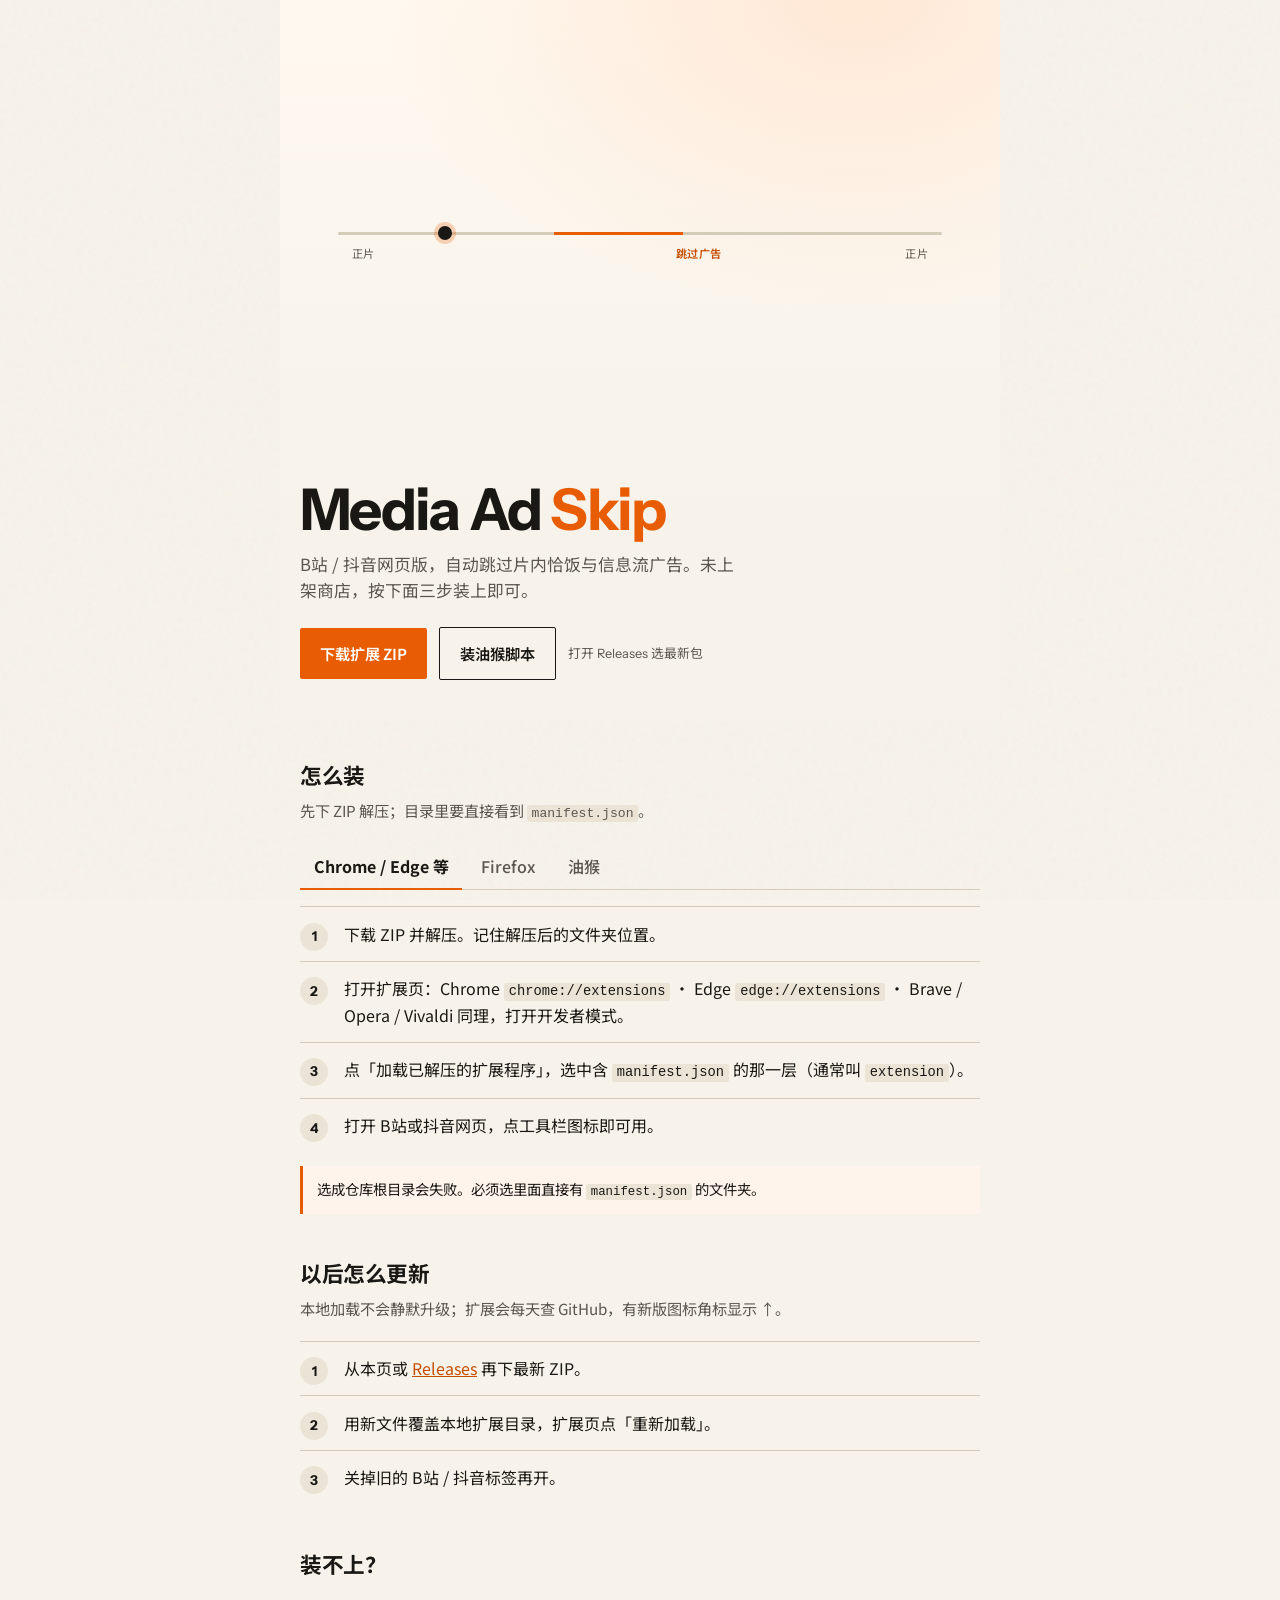
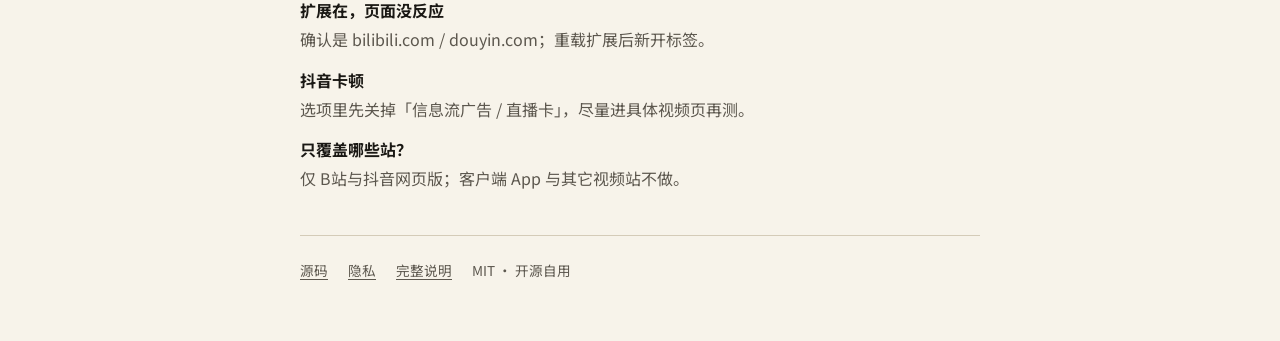
==== docs/index.html @ 36a86233 "Add one-page install site under docs/ for GitHub Pages. Co-authored-by: Cursor <cursoragent@cursor.c" ====
<!DOCTYPE html>
<html lang="zh-CN">
<head>
  <meta charset="utf-8" />
  <meta name="viewport" content="width=device-width, initial-scale=1" />
  <title>Media Ad Skip · 安装</title>
  <meta name="description" content="B站 / 抖音网页版广告跳过。一页装完 Chromium 扩展、Firefox 或油猴。" />
  <link rel="icon" href="icon.png" type="image/png" />
  <link rel="preconnect" href="https://fonts.googleapis.com" />
  <link rel="preconnect" href="https://fonts.gstatic.com" crossorigin />
  <link href="https://fonts.googleapis.com/css2?family=Instrument+Sans:wght@500;600;700&family=Noto+Sans+SC:wght@400;500;700&display=swap" rel="stylesheet" />
  <style>
    :root {
      --ink: #1a1814;
      --muted: #5c574e;
      --paper: #f7f3ea;
      --sand: #ebe4d6;
      --line: #d4cbb8;
      --skip: #e85d04;
      --skip-deep: #c44d00;
      --ok: #2a6f4e;
      --focus: #1a5fb4;
      --radius: 2px;
      --font-display: "Instrument Sans", "Noto Sans SC", system-ui, sans-serif;
      --font-body: "Noto Sans SC", "Instrument Sans", system-ui, sans-serif;
    }

    * { box-sizing: border-box; }
    html { scroll-behavior: smooth; }
    body {
      margin: 0;
      color: var(--ink);
      background: var(--paper);
      font-family: var(--font-body);
      font-size: 16px;
      line-height: 1.55;
      -webkit-font-smoothing: antialiased;
    }
    a { color: var(--skip-deep); }
    a:hover { color: var(--ink); }
    :focus-visible {
      outline: 2px solid var(--focus);
      outline-offset: 3px;
    }

    .noise {
      pointer-events: none;
      position: fixed;
      inset: 0;
      z-index: 0;
      opacity: 0.04;
      background-image: url("data:image/svg+xml,%3Csvg viewBox='0 0 200 200' xmlns='http://www.w3.org/2000/svg'%3E%3Cfilter id='n'%3E%3CfeTurbulence type='fractalNoise' baseFrequency='0.9' numOctaves='3' stitchTiles='stitch'/%3E%3C/filter%3E%3Crect width='100%25' height='100%25' filter='url(%23n)'/%3E%3C/svg%3E");
    }

    .wrap {
      position: relative;
      z-index: 1;
      max-width: 720px;
      margin: 0 auto;
      padding: 0 1.25rem 4rem;
    }

    /* —— Hero: full-bleed timeline plane —— */
    .hero {
      position: relative;
      min-height: min(92vh, 720px);
      display: flex;
      flex-direction: column;
      justify-content: flex-end;
      padding: 1.25rem 0 2.5rem;
      margin: 0 -1.25rem 2.5rem;
      padding-left: 1.25rem;
      padding-right: 1.25rem;
      overflow: hidden;
      background:
        radial-gradient(120% 80% at 80% 0%, #ffe8d6 0%, transparent 55%),
        linear-gradient(180deg, #fff9f0 0%, var(--paper) 70%);
    }

    .timeline {
      position: absolute;
      inset: 12% 0 auto;
      height: 42%;
      pointer-events: none;
    }
    .timeline-track {
      position: absolute;
      left: 8%;
      right: 8%;
      top: 48%;
      height: 3px;
      background: var(--line);
      border-radius: 2px;
    }
    .timeline-gap {
      position: absolute;
      left: 38%;
      width: 18%;
      top: 48%;
      height: 3px;
      background: var(--skip);
      transform-origin: left center;
      animation: gap-pulse 3.2s ease-in-out infinite;
    }
    .playhead {
      position: absolute;
      left: 22%;
      top: 48%;
      width: 14px;
      height: 14px;
      margin: -5.5px 0 0;
      border-radius: 50%;
      background: var(--ink);
      box-shadow: 0 0 0 4px rgba(232, 93, 4, 0.25);
      animation: skip-ahead 3.2s cubic-bezier(0.4, 0, 0.2, 1) infinite;
    }
    .tick {
      position: absolute;
      top: calc(48% + 14px);
      font-size: 0.7rem;
      letter-spacing: 0.04em;
      color: var(--muted);
      font-family: var(--font-display);
    }
    .tick-a { left: 10%; }
    .tick-b { left: 55%; color: var(--skip-deep); font-weight: 600; }
    .tick-c { right: 10%; }

    @keyframes skip-ahead {
      0%, 18% { left: 22%; }
      42%, 58% { left: 56%; }
      82%, 100% { left: 22%; }
    }
    @keyframes gap-pulse {
      0%, 100% { opacity: 0.55; transform: scaleX(1); }
      40% { opacity: 1; transform: scaleX(1.05); }
    }
    @media (prefers-reduced-motion: reduce) {
      .playhead, .timeline-gap { animation: none; }
      .playhead { left: 56%; }
    }

    .brand {
      position: relative;
      font-family: var(--font-display);
      font-weight: 700;
      font-size: clamp(2.4rem, 8vw, 3.6rem);
      letter-spacing: -0.03em;
      line-height: 1.05;
      margin: 0 0 0.75rem;
    }
    .brand span {
      display: inline-block;
      color: var(--skip);
    }
    .lede {
      position: relative;
      max-width: 28rem;
      margin: 0 0 1.5rem;
      color: var(--muted);
      font-size: 1.05rem;
    }
    .cta-row {
      position: relative;
      display: flex;
      flex-wrap: wrap;
      gap: 0.75rem;
      align-items: center;
    }
    .btn {
      display: inline-flex;
      align-items: center;
      justify-content: center;
      gap: 0.4rem;
      padding: 0.85rem 1.25rem;
      border: none;
      border-radius: var(--radius);
      font-family: var(--font-body);
      font-size: 0.95rem;
      font-weight: 600;
      text-decoration: none;
      cursor: pointer;
      transition: transform 0.18s ease, background 0.18s ease;
    }
    .btn:active { transform: translateY(1px); }
    .btn-primary {
      background: var(--skip);
      color: #fff;
    }
    .btn-primary:hover {
      background: var(--skip-deep);
      color: #fff;
    }
    .btn-ghost {
      background: transparent;
      color: var(--ink);
      border: 1.5px solid var(--ink);
    }
    .btn-ghost:hover {
      background: var(--ink);
      color: var(--paper);
    }
    .ver {
      font-size: 0.8rem;
      color: var(--muted);
      font-family: var(--font-display);
    }

    /* —— Install —— */
    section {
      margin-bottom: 2.75rem;
    }
    h2 {
      font-family: var(--font-display);
      font-size: 1.35rem;
      font-weight: 700;
      letter-spacing: -0.02em;
      margin: 0 0 0.35rem;
    }
    .section-lede {
      margin: 0 0 1.25rem;
      color: var(--muted);
      font-size: 0.95rem;
    }

    .tabs {
      display: flex;
      gap: 0.35rem;
      margin-bottom: 1rem;
      border-bottom: 1px solid var(--line);
      padding-bottom: 0;
    }
    .tab {
      appearance: none;
      background: none;
      border: none;
      border-bottom: 2px solid transparent;
      margin-bottom: -1px;
      padding: 0.6rem 0.85rem;
      font: inherit;
      font-weight: 500;
      color: var(--muted);
      cursor: pointer;
    }
    .tab[aria-selected="true"] {
      color: var(--ink);
      border-bottom-color: var(--skip);
      font-weight: 700;
    }
    .panel[hidden] { display: none; }

    ol.steps {
      margin: 0;
      padding: 0;
      list-style: none;
      counter-reset: step;
    }
    ol.steps li {
      position: relative;
      padding: 0.9rem 0 0.9rem 2.75rem;
      border-top: 1px solid var(--line);
      animation: rise 0.5s ease both;
    }
    ol.steps li:nth-child(2) { animation-delay: 0.06s; }
    ol.steps li:nth-child(3) { animation-delay: 0.12s; }
    ol.steps li:nth-child(4) { animation-delay: 0.18s; }
    @keyframes rise {
      from { opacity: 0; transform: translateY(8px); }
      to { opacity: 1; transform: none; }
    }
    @media (prefers-reduced-motion: reduce) {
      ol.steps li { animation: none; }
    }
    ol.steps li::before {
      counter-increment: step;
      content: counter(step);
      position: absolute;
      left: 0;
      top: 0.95rem;
      width: 1.75rem;
      height: 1.75rem;
      display: grid;
      place-items: center;
      font-family: var(--font-display);
      font-weight: 700;
      font-size: 0.85rem;
      background: var(--sand);
      color: var(--ink);
      border-radius: 50%;
    }
    code, .path {
      font-family: ui-monospace, "Cascadia Code", Consolas, monospace;
      font-size: 0.86em;
      background: var(--sand);
      padding: 0.1em 0.35em;
      border-radius: 2px;
    }
    .warn {
      margin-top: 0.85rem;
      padding: 0.75rem 0.9rem;
      border-left: 3px solid var(--skip);
      background: #fff4eb;
      font-size: 0.9rem;
      color: var(--ink);
    }
    .ok-note {
      margin-top: 0.85rem;
      font-size: 0.9rem;
      color: var(--ok);
    }

    .faq dt {
      font-weight: 700;
      margin-top: 1rem;
    }
    .faq dd {
      margin: 0.25rem 0 0;
      color: var(--muted);
    }

    footer {
      padding-top: 1.5rem;
      border-top: 1px solid var(--line);
      font-size: 0.85rem;
      color: var(--muted);
      display: flex;
      flex-wrap: wrap;
      gap: 0.75rem 1.25rem;
    }
    footer a { color: var(--muted); text-decoration: underline; text-underline-offset: 3px; }
    footer a:hover { color: var(--ink); }
  </style>
</head>
<body>
  <div class="noise" aria-hidden="true"></div>
  <div class="wrap">
    <header class="hero">
      <div class="timeline" aria-hidden="true">
        <div class="timeline-track"></div>
        <div class="timeline-gap"></div>
        <div class="playhead"></div>
        <span class="tick tick-a">正片</span>
        <span class="tick tick-b">跳过广告</span>
        <span class="tick tick-c">正片</span>
      </div>
      <h1 class="brand">Media Ad <span>Skip</span></h1>
      <p class="lede">B站 / 抖音网页版，自动跳过片内恰饭与信息流广告。未上架商店，按下面三步装上即可。</p>
      <div class="cta-row">
        <a class="btn btn-primary" id="dl-zip" href="https://github.com/hualeide/media-ad-skip/releases/latest">下载扩展 ZIP</a>
        <a class="btn btn-ghost" href="https://raw.githubusercontent.com/hualeide/media-ad-skip/master/media-ad-skip.user.js">装油猴脚本</a>
        <span class="ver" id="ver-label">读取最新版本…</span>
      </div>
    </header>

    <main>
      <section id="install" aria-labelledby="install-title">
        <h2 id="install-title">怎么装</h2>
        <p class="section-lede">先下 ZIP 解压；目录里要直接看到 <code>manifest.json</code>。</p>

        <div class="tabs" role="tablist" aria-label="安装方式">
          <button type="button" class="tab" role="tab" id="tab-chromium" aria-controls="panel-chromium" aria-selected="true">Chrome / Edge 等</button>
          <button type="button" class="tab" role="tab" id="tab-firefox" aria-controls="panel-firefox" aria-selected="false">Firefox</button>
          <button type="button" class="tab" role="tab" id="tab-tm" aria-controls="panel-tm" aria-selected="false">油猴</button>
        </div>

        <div class="panel" role="tabpanel" id="panel-chromium" aria-labelledby="tab-chromium">
          <ol class="steps">
            <li>下载 ZIP 并解压。记住解压后的文件夹位置。</li>
            <li>打开扩展页：Chrome <code>chrome://extensions</code> · Edge <code>edge://extensions</code> · Brave / Opera / Vivaldi 同理，打开开发者模式。</li>
            <li>点「加载已解压的扩展程序」，选中含 <code>manifest.json</code> 的那一层（通常叫 <span class="path">extension</span>）。</li>
            <li>打开 B站或抖音网页，点工具栏图标即可用。</li>
          </ol>
          <p class="warn">选成仓库根目录会失败。必须选里面直接有 <code>manifest.json</code> 的文件夹。</p>
        </div>

        <div class="panel" role="tabpanel" id="panel-firefox" aria-labelledby="tab-firefox" hidden>
          <ol class="steps">
            <li>需要 Firefox 121+。下载并解压 ZIP。</li>
            <li>打开 <code>about:debugging#/runtime/this-firefox</code>。</li>
            <li>「临时载入附加组件」→ 选解压目录里的 <code>manifest.json</code>。</li>
            <li>打开 B站 / 抖音网页使用。浏览器重启后需再载一次。</li>
          </ol>
        </div>

        <div class="panel" role="tabpanel" id="panel-tm" aria-labelledby="tab-tm" hidden>
          <ol class="steps">
            <li>安装 Tampermonkey / Violentmonkey 等脚本管理器。</li>
            <li>点上方「装油猴脚本」，在管理器里确认安装。</li>
            <li>打开 B站 / 抖音页面；脚本带 <code>@updateURL</code>，管理器会抽查更新。</li>
          </ol>
          <p class="ok-note">油猴适合不想碰「开发者模式」的用户；扩展功能更完整（设置页、更新角标）。</p>
        </div>
      </section>

      <section id="update" aria-labelledby="update-title">
        <h2 id="update-title">以后怎么更新</h2>
        <p class="section-lede">本地加载不会静默升级；扩展会每天查 GitHub，有新版图标角标显示 ↑。</p>
        <ol class="steps">
          <li>从本页或 <a href="https://github.com/hualeide/media-ad-skip/releases/latest">Releases</a> 再下最新 ZIP。</li>
          <li>用新文件覆盖本地扩展目录，扩展页点「重新加载」。</li>
          <li>关掉旧的 B站 / 抖音标签再开。</li>
        </ol>
      </section>

      <section id="faq" aria-labelledby="faq-title">
        <h2 id="faq-title">装不上？</h2>
        <dl class="faq">
          <dt>扩展在，页面没反应</dt>
          <dd>确认是 bilibili.com / douyin.com；重载扩展后新开标签。</dd>
          <dt>抖音卡顿</dt>
          <dd>选项里先关掉「信息流广告 / 直播卡」，尽量进具体视频页再测。</dd>
          <dt>只覆盖哪些站？</dt>
          <dd>仅 B站与抖音网页版；客户端 App 与其它视频站不做。</dd>
        </dl>
      </section>
    </main>

    <footer>
      <a href="https://github.com/hualeide/media-ad-skip">源码</a>
      <a href="https://github.com/hualeide/media-ad-skip/blob/master/extension/PRIVACY.md">隐私</a>
      <a href="https://github.com/hualeide/media-ad-skip/blob/master/README.md">完整说明</a>
      <span>MIT · 开源自用</span>
    </footer>
  </div>

  <script>
    (function () {
      var tabs = Array.prototype.slice.call(document.querySelectorAll('.tab'));
      var panels = {
        'tab-chromium': document.getElementById('panel-chromium'),
        'tab-firefox': document.getElementById('panel-firefox'),
        'tab-tm': document.getElementById('panel-tm')
      };
      tabs.forEach(function (tab) {
        tab.addEventListener('click', function () {
          tabs.forEach(function (t) {
            t.setAttribute('aria-selected', t === tab ? 'true' : 'false');
          });
          Object.keys(panels).forEach(function (id) {
            panels[id].hidden = id !== tab.id;
          });
        });
      });

      var dl = document.getElementById('dl-zip');
      var ver = document.getElementById('ver-label');
      fetch('https://api.github.com/repos/hualeide/media-ad-skip/releases/latest', {
        headers: { Accept: 'application/vnd.github+json' }
      })
        .then(function (r) { return r.ok ? r.json() : Promise.reject(); })
        .then(function (j) {
          var tag = String(j.tag_name || '').replace(/^v/i, '');
          var asset = (j.assets || []).find(function (a) {
            return /\.zip$/i.test(a.name || '');
          });
          if (asset && asset.browser_download_url) {
            dl.href = asset.browser_download_url;
          }
          ver.textContent = tag ? ('最新 ' + tag) : '最新 Release';
        })
        .catch(function () {
          ver.textContent = '打开 Releases 选最新包';
        });
    })();
  </script>
</body>
</html>
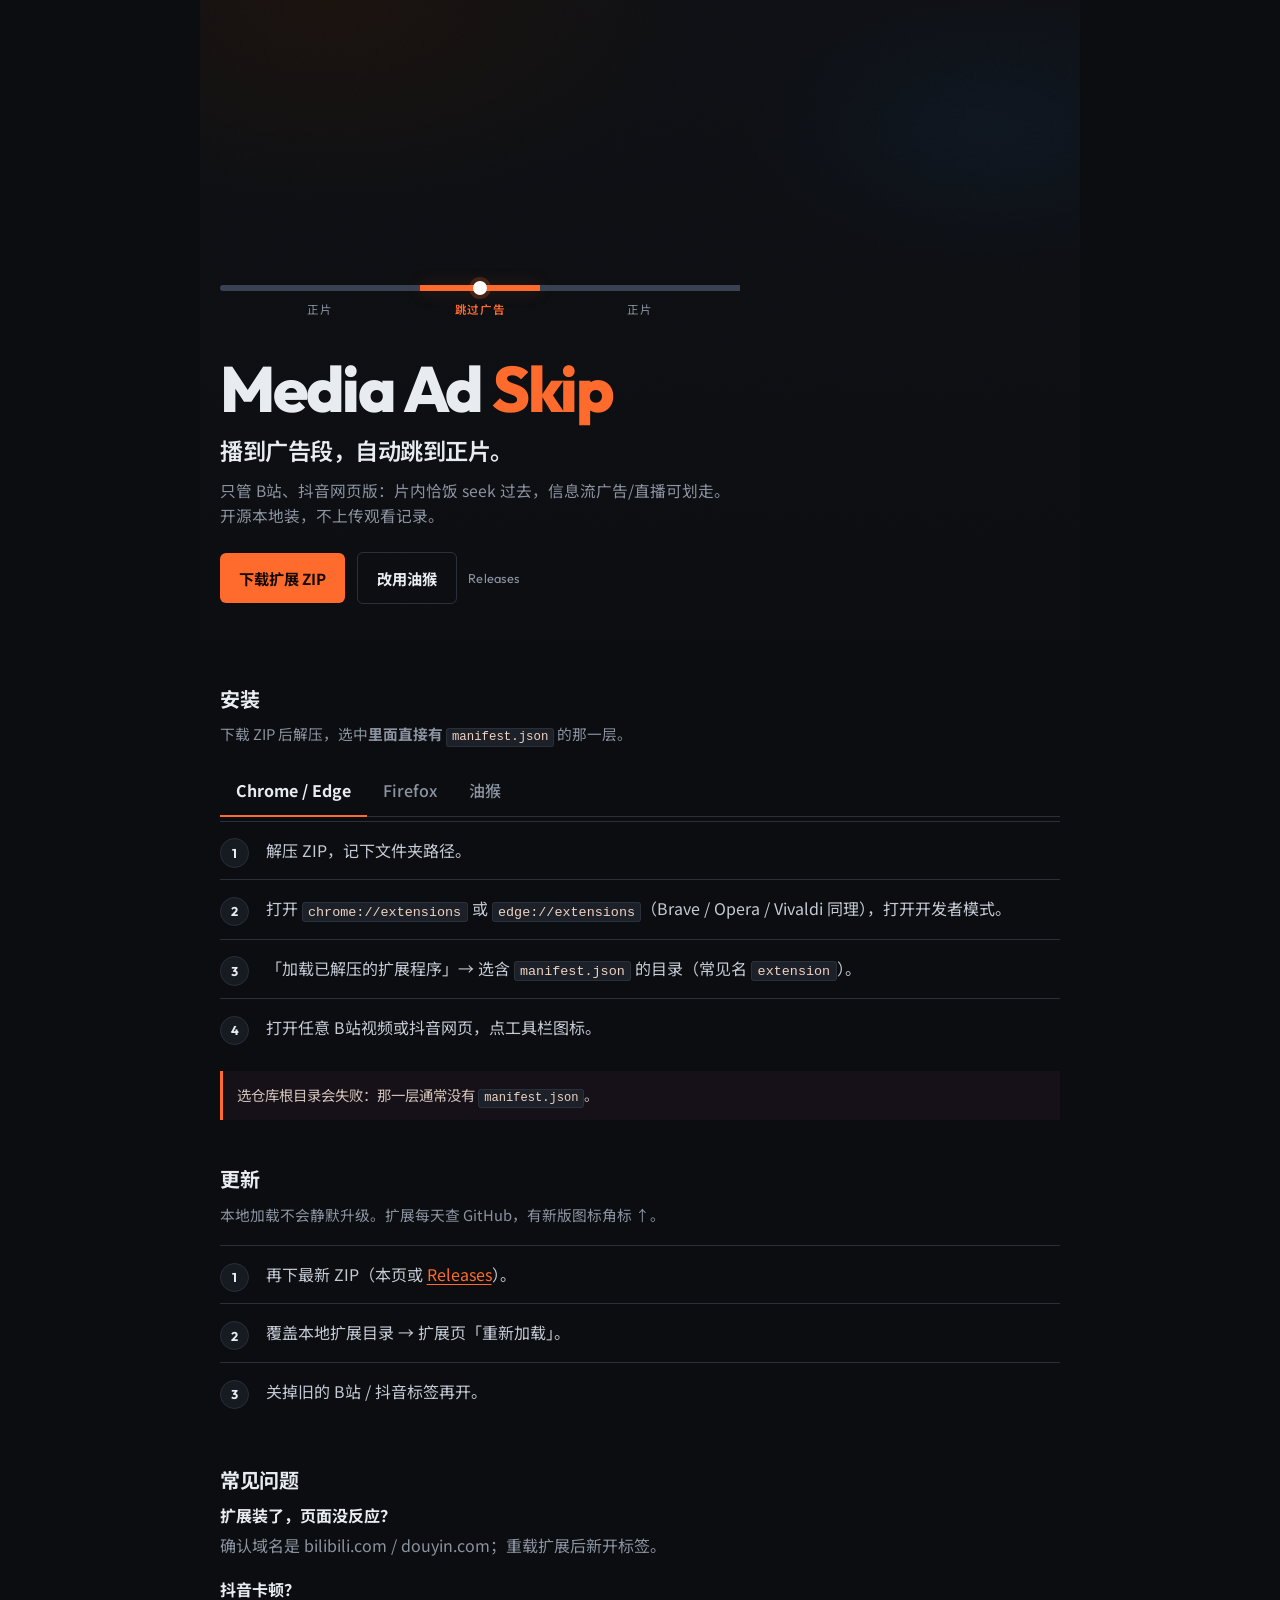
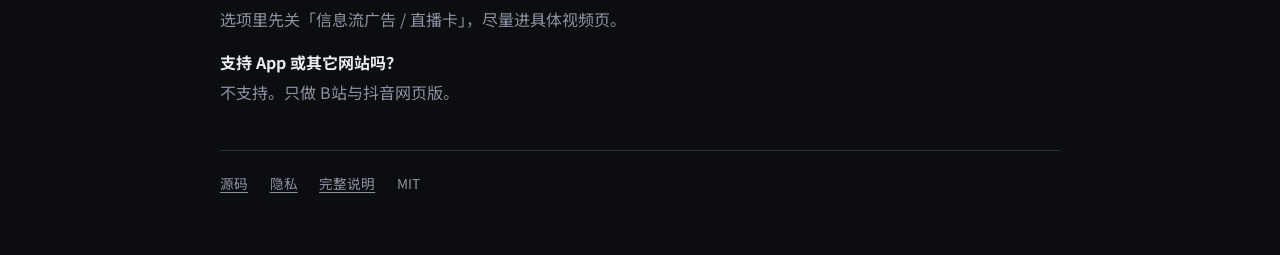
==== commit 99d4ce28: "Redesign install page: dark theme, aligned scrub timeline, clearer copy. Co-authored-by: Cursor <cur" ====
--- a/docs/index.html
+++ b/docs/index.html
@@ -4,231 +4,235 @@
   <meta charset="utf-8" />
   <meta name="viewport" content="width=device-width, initial-scale=1" />
   <title>Media Ad Skip · 安装</title>
-  <meta name="description" content="B站 / 抖音网页版广告跳过。一页装完 Chromium 扩展、Firefox 或油猴。" />
+  <meta name="description" content="B站 / 抖音网页版自动跳过片内广告。下载扩展或油猴，三步装上。" />
+  <meta name="theme-color" content="#0b0d10" />
   <link rel="icon" href="icon.png" type="image/png" />
   <link rel="preconnect" href="https://fonts.googleapis.com" />
   <link rel="preconnect" href="https://fonts.gstatic.com" crossorigin />
-  <link href="https://fonts.googleapis.com/css2?family=Instrument+Sans:wght@500;600;700&family=Noto+Sans+SC:wght@400;500;700&display=swap" rel="stylesheet" />
+  <link href="https://fonts.googleapis.com/css2?family=Outfit:wght@500;600;700;800&family=Noto+Sans+SC:wght@400;500;700&display=swap" rel="stylesheet" />
   <style>
     :root {
-      --ink: #1a1814;
-      --muted: #5c574e;
-      --paper: #f7f3ea;
-      --sand: #ebe4d6;
-      --line: #d4cbb8;
-      --skip: #e85d04;
-      --skip-deep: #c44d00;
-      --ok: #2a6f4e;
-      --focus: #1a5fb4;
-      --radius: 2px;
-      --font-display: "Instrument Sans", "Noto Sans SC", system-ui, sans-serif;
-      --font-body: "Noto Sans SC", "Instrument Sans", system-ui, sans-serif;
+      --bg: #0b0d10;
+      --bg-lift: #12151a;
+      --panel: #161a21;
+      --line: #2a303a;
+      --text: #e8ecf1;
+      --muted: #8b93a1;
+      --accent: #ff6b2c;
+      --accent-dim: #ff6b2c33;
+      --ok: #3ecf8e;
+      --focus: #5b9dff;
+      --font-display: "Outfit", "Noto Sans SC", system-ui, sans-serif;
+      --font-body: "Noto Sans SC", "Outfit", system-ui, sans-serif;
+      --r: 6px;
     }
 
     * { box-sizing: border-box; }
     html { scroll-behavior: smooth; }
     body {
       margin: 0;
-      color: var(--ink);
-      background: var(--paper);
+      min-height: 100dvh;
+      color: var(--text);
+      background: var(--bg);
       font-family: var(--font-body);
       font-size: 16px;
-      line-height: 1.55;
+      line-height: 1.6;
       -webkit-font-smoothing: antialiased;
     }
-    a { color: var(--skip-deep); }
-    a:hover { color: var(--ink); }
-    :focus-visible {
-      outline: 2px solid var(--focus);
-      outline-offset: 3px;
-    }
-
-    .noise {
+    a { color: var(--accent); text-decoration-thickness: 1px; text-underline-offset: 3px; }
+    a:hover { color: #ff8f5c; }
+    :focus-visible { outline: 2px solid var(--focus); outline-offset: 3px; }
+
+    .page {
+      max-width: 880px;
+      margin: 0 auto;
+      padding: 0 1.25rem 4rem;
+    }
+
+    /* —— Hero —— */
+    .hero {
+      position: relative;
+      margin: 0 -1.25rem 2.75rem;
+      padding: clamp(2rem, 6vw, 3.5rem) 1.25rem 2.25rem;
+      min-height: min(88dvh, 640px);
+      display: grid;
+      align-content: end;
+      gap: 1.75rem;
+      overflow: hidden;
+      background:
+        radial-gradient(ellipse 70% 55% at 15% 0%, #1a120e 0%, transparent 60%),
+        radial-gradient(ellipse 50% 40% at 90% 20%, #0e1620 0%, transparent 55%),
+        linear-gradient(180deg, #0e1014 0%, var(--bg) 100%);
+    }
+    .hero::after {
+      content: "";
+      position: absolute;
+      inset: 0;
       pointer-events: none;
-      position: fixed;
-      inset: 0;
-      z-index: 0;
-      opacity: 0.04;
-      background-image: url("data:image/svg+xml,%3Csvg viewBox='0 0 200 200' xmlns='http://www.w3.org/2000/svg'%3E%3Cfilter id='n'%3E%3CfeTurbulence type='fractalNoise' baseFrequency='0.9' numOctaves='3' stitchTiles='stitch'/%3E%3C/filter%3E%3Crect width='100%25' height='100%25' filter='url(%23n)'/%3E%3C/svg%3E");
-    }
-
-    .wrap {
+      opacity: 0.35;
+      background-image: url("data:image/svg+xml,%3Csvg viewBox='0 0 256 256' xmlns='http://www.w3.org/2000/svg'%3E%3Cfilter id='n'%3E%3CfeTurbulence type='fractalNoise' baseFrequency='0.85' numOctaves='3' stitchTiles='stitch'/%3E%3C/filter%3E%3Crect width='100%25' height='100%25' filter='url(%23n)' opacity='0.55'/%3E%3C/svg%3E");
+      mix-blend-mode: overlay;
+    }
+
+    /* 对齐的时间轴：三段同宽栅格，标签与色块一一对应 */
+    .scrub {
       position: relative;
       z-index: 1;
-      max-width: 720px;
-      margin: 0 auto;
-      padding: 0 1.25rem 4rem;
-    }
-
-    /* —— Hero: full-bleed timeline plane —— */
-    .hero {
+      width: min(100%, 520px);
+      margin-bottom: 0.5rem;
+    }
+    .scrub-bar {
       position: relative;
-      min-height: min(92vh, 720px);
-      display: flex;
-      flex-direction: column;
-      justify-content: flex-end;
-      padding: 1.25rem 0 2.5rem;
-      margin: 0 -1.25rem 2.5rem;
-      padding-left: 1.25rem;
-      padding-right: 1.25rem;
-      overflow: hidden;
-      background:
-        radial-gradient(120% 80% at 80% 0%, #ffe8d6 0%, transparent 55%),
-        linear-gradient(180deg, #fff9f0 0%, var(--paper) 70%);
-    }
-
-    .timeline {
+      display: grid;
+      grid-template-columns: 2fr 1.2fr 2fr;
+      height: 6px;
+      border-radius: 999px;
+      overflow: visible;
+      background: transparent;
+      gap: 0;
+    }
+    .scrub-bar > i {
+      display: block;
+      height: 6px;
+      background: #3a4150;
+    }
+    .scrub-bar > i:first-child { border-radius: 999px 0 0 999px; }
+    .scrub-bar > i:last-child { border-radius: 0 999px 999px 0; }
+    .scrub-bar > i.ad {
+      background: var(--accent);
+      box-shadow: 0 0 18px var(--accent-dim);
+    }
+    .scrub-head {
       position: absolute;
-      inset: 12% 0 auto;
-      height: 42%;
-      pointer-events: none;
-    }
-    .timeline-track {
-      position: absolute;
-      left: 8%;
-      right: 8%;
-      top: 48%;
-      height: 3px;
-      background: var(--line);
-      border-radius: 2px;
-    }
-    .timeline-gap {
-      position: absolute;
-      left: 38%;
-      width: 18%;
-      top: 48%;
-      height: 3px;
-      background: var(--skip);
-      transform-origin: left center;
-      animation: gap-pulse 3.2s ease-in-out infinite;
-    }
-    .playhead {
-      position: absolute;
-      left: 22%;
-      top: 48%;
+      top: 50%;
       width: 14px;
       height: 14px;
-      margin: -5.5px 0 0;
+      margin-top: -7px;
+      margin-left: -7px;
       border-radius: 50%;
-      background: var(--ink);
-      box-shadow: 0 0 0 4px rgba(232, 93, 4, 0.25);
-      animation: skip-ahead 3.2s cubic-bezier(0.4, 0, 0.2, 1) infinite;
-    }
-    .tick {
-      position: absolute;
-      top: calc(48% + 14px);
-      font-size: 0.7rem;
-      letter-spacing: 0.04em;
-      color: var(--muted);
-      font-family: var(--font-display);
-    }
-    .tick-a { left: 10%; }
-    .tick-b { left: 55%; color: var(--skip-deep); font-weight: 600; }
-    .tick-c { right: 10%; }
-
-    @keyframes skip-ahead {
-      0%, 18% { left: 22%; }
-      42%, 58% { left: 56%; }
-      82%, 100% { left: 22%; }
-    }
-    @keyframes gap-pulse {
-      0%, 100% { opacity: 0.55; transform: scaleX(1); }
-      40% { opacity: 1; transform: scaleX(1.05); }
+      background: #fff;
+      box-shadow: 0 0 0 4px var(--accent-dim);
+      /* 落在广告段中点：前 2/(2+1.2+2)=38.46%，段宽 23.08%，中点 ≈ 50% */
+      left: 50%;
+      animation: scrub-jump 3.6s cubic-bezier(0.45, 0, 0.2, 1) infinite;
+    }
+    @keyframes scrub-jump {
+      0%, 22% { left: 38.5%; }
+      38%, 62% { left: 61.5%; }
+      78%, 100% { left: 38.5%; }
+    }
+    .scrub-labels {
+      display: grid;
+      grid-template-columns: 2fr 1.2fr 2fr;
+      margin-top: 0.65rem;
+      font-family: var(--font-display);
+      font-size: 0.72rem;
+      letter-spacing: 0.06em;
+      text-transform: uppercase;
+      color: var(--muted);
+    }
+    .scrub-labels span {
+      text-align: center;
+      white-space: nowrap;
+    }
+    .scrub-labels span.ad {
+      color: var(--accent);
+      font-weight: 600;
     }
     @media (prefers-reduced-motion: reduce) {
-      .playhead, .timeline-gap { animation: none; }
-      .playhead { left: 56%; }
-    }
-
+      .scrub-head { animation: none; left: 61.5%; }
+    }
+
+    .hero-copy { position: relative; z-index: 1; max-width: 34rem; }
     .brand {
-      position: relative;
-      font-family: var(--font-display);
-      font-weight: 700;
-      font-size: clamp(2.4rem, 8vw, 3.6rem);
-      letter-spacing: -0.03em;
+      margin: 0 0 0.85rem;
+      font-family: var(--font-display);
+      font-weight: 800;
+      font-size: clamp(2.6rem, 9vw, 4rem);
+      letter-spacing: -0.035em;
       line-height: 1.05;
-      margin: 0 0 0.75rem;
-    }
-    .brand span {
-      display: inline-block;
-      color: var(--skip);
+    }
+    .brand em {
+      font-style: normal;
+      color: var(--accent);
+    }
+    .headline {
+      margin: 0 0 0.65rem;
+      font-family: var(--font-display);
+      font-weight: 600;
+      font-size: clamp(1.15rem, 3.2vw, 1.45rem);
+      letter-spacing: -0.02em;
+      line-height: 1.35;
+      color: var(--text);
     }
     .lede {
-      position: relative;
-      max-width: 28rem;
       margin: 0 0 1.5rem;
       color: var(--muted);
-      font-size: 1.05rem;
+      font-size: 0.98rem;
+      max-width: 32rem;
     }
     .cta-row {
-      position: relative;
       display: flex;
       flex-wrap: wrap;
-      gap: 0.75rem;
+      gap: 0.7rem;
       align-items: center;
     }
     .btn {
       display: inline-flex;
       align-items: center;
       justify-content: center;
-      gap: 0.4rem;
-      padding: 0.85rem 1.25rem;
-      border: none;
-      border-radius: var(--radius);
+      padding: 0.8rem 1.2rem;
+      border-radius: var(--r);
       font-family: var(--font-body);
       font-size: 0.95rem;
-      font-weight: 600;
+      font-weight: 700;
       text-decoration: none;
+      border: none;
       cursor: pointer;
-      transition: transform 0.18s ease, background 0.18s ease;
+      transition: transform 0.15s ease, background 0.15s ease, border-color 0.15s ease;
     }
     .btn:active { transform: translateY(1px); }
     .btn-primary {
-      background: var(--skip);
-      color: #fff;
-    }
-    .btn-primary:hover {
-      background: var(--skip-deep);
-      color: #fff;
-    }
+      background: var(--accent);
+      color: #140a05;
+    }
+    .btn-primary:hover { background: #ff824d; color: #140a05; }
     .btn-ghost {
       background: transparent;
-      color: var(--ink);
-      border: 1.5px solid var(--ink);
+      color: var(--text);
+      border: 1px solid var(--line);
     }
     .btn-ghost:hover {
-      background: var(--ink);
-      color: var(--paper);
+      border-color: #4a5363;
+      background: var(--bg-lift);
+      color: var(--text);
     }
     .ver {
+      font-family: var(--font-display);
       font-size: 0.8rem;
       color: var(--muted);
-      font-family: var(--font-display);
-    }
-
-    /* —— Install —— */
-    section {
-      margin-bottom: 2.75rem;
-    }
+      letter-spacing: 0.02em;
+    }
+
+    section { margin-bottom: 2.75rem; }
     h2 {
-      font-family: var(--font-display);
-      font-size: 1.35rem;
+      margin: 0 0 0.4rem;
+      font-family: var(--font-display);
+      font-size: 1.25rem;
       font-weight: 700;
       letter-spacing: -0.02em;
-      margin: 0 0 0.35rem;
     }
     .section-lede {
-      margin: 0 0 1.25rem;
-      color: var(--muted);
-      font-size: 0.95rem;
+      margin: 0 0 1.15rem;
+      color: var(--muted);
+      font-size: 0.92rem;
     }
 
     .tabs {
       display: flex;
-      gap: 0.35rem;
-      margin-bottom: 1rem;
+      gap: 0;
+      margin-bottom: 0;
       border-bottom: 1px solid var(--line);
-      padding-bottom: 0;
     }
     .tab {
       appearance: none;
@@ -236,16 +240,19 @@
       border: none;
       border-bottom: 2px solid transparent;
       margin-bottom: -1px;
-      padding: 0.6rem 0.85rem;
+      padding: 0.7rem 1rem;
       font: inherit;
       font-weight: 500;
       color: var(--muted);
       cursor: pointer;
     }
     .tab[aria-selected="true"] {
-      color: var(--ink);
-      border-bottom-color: var(--skip);
+      color: var(--text);
+      border-bottom-color: var(--accent);
       font-weight: 700;
+    }
+    .panel {
+      padding-top: 0.25rem;
     }
     .panel[hidden] { display: none; }
 
@@ -257,160 +264,164 @@
     }
     ol.steps li {
       position: relative;
-      padding: 0.9rem 0 0.9rem 2.75rem;
+      padding: 1rem 0 1rem 2.85rem;
       border-top: 1px solid var(--line);
-      animation: rise 0.5s ease both;
-    }
-    ol.steps li:nth-child(2) { animation-delay: 0.06s; }
-    ol.steps li:nth-child(3) { animation-delay: 0.12s; }
-    ol.steps li:nth-child(4) { animation-delay: 0.18s; }
-    @keyframes rise {
-      from { opacity: 0; transform: translateY(8px); }
-      to { opacity: 1; transform: none; }
-    }
-    @media (prefers-reduced-motion: reduce) {
-      ol.steps li { animation: none; }
+      color: #c5cbd6;
     }
     ol.steps li::before {
       counter-increment: step;
       content: counter(step);
       position: absolute;
       left: 0;
-      top: 0.95rem;
-      width: 1.75rem;
-      height: 1.75rem;
+      top: 1.05rem;
+      width: 1.7rem;
+      height: 1.7rem;
       display: grid;
       place-items: center;
       font-family: var(--font-display);
       font-weight: 700;
-      font-size: 0.85rem;
-      background: var(--sand);
-      color: var(--ink);
+      font-size: 0.8rem;
+      color: var(--text);
+      background: var(--panel);
+      border: 1px solid var(--line);
       border-radius: 50%;
     }
     code, .path {
       font-family: ui-monospace, "Cascadia Code", Consolas, monospace;
-      font-size: 0.86em;
-      background: var(--sand);
-      padding: 0.1em 0.35em;
-      border-radius: 2px;
-    }
-    .warn {
-      margin-top: 0.85rem;
+      font-size: 0.84em;
+      color: #f0d2c0;
+      background: #1c2129;
+      padding: 0.12em 0.4em;
+      border-radius: 3px;
+      border: 1px solid var(--line);
+    }
+    .hint {
+      margin: 0.9rem 0 0;
       padding: 0.75rem 0.9rem;
-      border-left: 3px solid var(--skip);
-      background: #fff4eb;
+      border-left: 3px solid var(--accent);
+      background: #161018;
       font-size: 0.9rem;
-      color: var(--ink);
-    }
-    .ok-note {
-      margin-top: 0.85rem;
+      color: #d2c4b8;
+    }
+    .soft {
+      margin: 0.85rem 0 0;
       font-size: 0.9rem;
       color: var(--ok);
     }
 
+    .faq { margin: 0; }
     .faq dt {
+      margin-top: 1.1rem;
       font-weight: 700;
-      margin-top: 1rem;
-    }
+      color: var(--text);
+    }
+    .faq dt:first-child { margin-top: 0; }
     .faq dd {
-      margin: 0.25rem 0 0;
+      margin: 0.3rem 0 0;
       color: var(--muted);
     }
 
     footer {
-      padding-top: 1.5rem;
+      padding-top: 1.4rem;
       border-top: 1px solid var(--line);
-      font-size: 0.85rem;
-      color: var(--muted);
       display: flex;
       flex-wrap: wrap;
-      gap: 0.75rem 1.25rem;
-    }
-    footer a { color: var(--muted); text-decoration: underline; text-underline-offset: 3px; }
-    footer a:hover { color: var(--ink); }
+      gap: 0.75rem 1.35rem;
+      font-size: 0.85rem;
+      color: var(--muted);
+    }
+    footer a { color: var(--muted); }
+    footer a:hover { color: var(--text); }
   </style>
 </head>
 <body>
-  <div class="noise" aria-hidden="true"></div>
-  <div class="wrap">
+  <div class="page">
     <header class="hero">
-      <div class="timeline" aria-hidden="true">
-        <div class="timeline-track"></div>
-        <div class="timeline-gap"></div>
-        <div class="playhead"></div>
-        <span class="tick tick-a">正片</span>
-        <span class="tick tick-b">跳过广告</span>
-        <span class="tick tick-c">正片</span>
+      <div class="scrub" aria-hidden="true">
+        <div class="scrub-bar">
+          <i></i>
+          <i class="ad"></i>
+          <i></i>
+          <div class="scrub-head"></div>
+        </div>
+        <div class="scrub-labels">
+          <span>正片</span>
+          <span class="ad">跳过广告</span>
+          <span>正片</span>
+        </div>
       </div>
-      <h1 class="brand">Media Ad <span>Skip</span></h1>
-      <p class="lede">B站 / 抖音网页版，自动跳过片内恰饭与信息流广告。未上架商店，按下面三步装上即可。</p>
-      <div class="cta-row">
-        <a class="btn btn-primary" id="dl-zip" href="https://github.com/hualeide/media-ad-skip/releases/latest">下载扩展 ZIP</a>
-        <a class="btn btn-ghost" href="https://raw.githubusercontent.com/hualeide/media-ad-skip/master/media-ad-skip.user.js">装油猴脚本</a>
-        <span class="ver" id="ver-label">读取最新版本…</span>
+
+      <div class="hero-copy">
+        <h1 class="brand">Media Ad <em>Skip</em></h1>
+        <p class="headline">播到广告段，自动跳到正片。</p>
+        <p class="lede">只管 B站、抖音网页版：片内恰饭 seek 过去，信息流广告/直播可划走。开源本地装，不上传观看记录。</p>
+        <div class="cta-row">
+          <a class="btn btn-primary" id="dl-zip" href="https://github.com/hualeide/media-ad-skip/releases/latest">下载扩展 ZIP</a>
+          <a class="btn btn-ghost" href="https://raw.githubusercontent.com/hualeide/media-ad-skip/master/media-ad-skip.user.js">改用油猴</a>
+          <span class="ver" id="ver-label">读取版本…</span>
+        </div>
       </div>
     </header>
 
     <main>
       <section id="install" aria-labelledby="install-title">
-        <h2 id="install-title">怎么装</h2>
-        <p class="section-lede">先下 ZIP 解压；目录里要直接看到 <code>manifest.json</code>。</p>
+        <h2 id="install-title">安装</h2>
+        <p class="section-lede">下载 ZIP 后解压，选中<strong>里面直接有</strong> <code>manifest.json</code> 的那一层。</p>
 
         <div class="tabs" role="tablist" aria-label="安装方式">
-          <button type="button" class="tab" role="tab" id="tab-chromium" aria-controls="panel-chromium" aria-selected="true">Chrome / Edge 等</button>
+          <button type="button" class="tab" role="tab" id="tab-chromium" aria-controls="panel-chromium" aria-selected="true">Chrome / Edge</button>
           <button type="button" class="tab" role="tab" id="tab-firefox" aria-controls="panel-firefox" aria-selected="false">Firefox</button>
           <button type="button" class="tab" role="tab" id="tab-tm" aria-controls="panel-tm" aria-selected="false">油猴</button>
         </div>
 
         <div class="panel" role="tabpanel" id="panel-chromium" aria-labelledby="tab-chromium">
           <ol class="steps">
-            <li>下载 ZIP 并解压。记住解压后的文件夹位置。</li>
-            <li>打开扩展页：Chrome <code>chrome://extensions</code> · Edge <code>edge://extensions</code> · Brave / Opera / Vivaldi 同理，打开开发者模式。</li>
-            <li>点「加载已解压的扩展程序」，选中含 <code>manifest.json</code> 的那一层（通常叫 <span class="path">extension</span>）。</li>
-            <li>打开 B站或抖音网页，点工具栏图标即可用。</li>
+            <li>解压 ZIP，记下文件夹路径。</li>
+            <li>打开 <code>chrome://extensions</code> 或 <code>edge://extensions</code>（Brave / Opera / Vivaldi 同理），打开开发者模式。</li>
+            <li>「加载已解压的扩展程序」→ 选含 <code>manifest.json</code> 的目录（常见名 <span class="path">extension</span>）。</li>
+            <li>打开任意 B站视频或抖音网页，点工具栏图标。</li>
           </ol>
-          <p class="warn">选成仓库根目录会失败。必须选里面直接有 <code>manifest.json</code> 的文件夹。</p>
+          <p class="hint">选仓库根目录会失败：那一层通常没有 <code>manifest.json</code>。</p>
         </div>
 
         <div class="panel" role="tabpanel" id="panel-firefox" aria-labelledby="tab-firefox" hidden>
           <ol class="steps">
-            <li>需要 Firefox 121+。下载并解压 ZIP。</li>
+            <li>Firefox 121+。解压 ZIP。</li>
             <li>打开 <code>about:debugging#/runtime/this-firefox</code>。</li>
-            <li>「临时载入附加组件」→ 选解压目录里的 <code>manifest.json</code>。</li>
-            <li>打开 B站 / 抖音网页使用。浏览器重启后需再载一次。</li>
+            <li>「临时载入附加组件」→ 选目录里的 <code>manifest.json</code>。</li>
+            <li>去 B站 / 抖音用。重启浏览器后需再载一次。</li>
           </ol>
         </div>
 
         <div class="panel" role="tabpanel" id="panel-tm" aria-labelledby="tab-tm" hidden>
           <ol class="steps">
-            <li>安装 Tampermonkey / Violentmonkey 等脚本管理器。</li>
-            <li>点上方「装油猴脚本」，在管理器里确认安装。</li>
-            <li>打开 B站 / 抖音页面；脚本带 <code>@updateURL</code>，管理器会抽查更新。</li>
+            <li>先装 Tampermonkey 或 Violentmonkey。</li>
+            <li>点上方「改用油猴」，在管理器里确认安装。</li>
+            <li>打开 B站 / 抖音即可；脚本带自动更新检查。</li>
           </ol>
-          <p class="ok-note">油猴适合不想碰「开发者模式」的用户；扩展功能更完整（设置页、更新角标）。</p>
+          <p class="soft">扩展有设置页和更新角标；油猴更省事。</p>
         </div>
       </section>
 
       <section id="update" aria-labelledby="update-title">
-        <h2 id="update-title">以后怎么更新</h2>
-        <p class="section-lede">本地加载不会静默升级；扩展会每天查 GitHub，有新版图标角标显示 ↑。</p>
+        <h2 id="update-title">更新</h2>
+        <p class="section-lede">本地加载不会静默升级。扩展每天查 GitHub，有新版图标角标 ↑。</p>
         <ol class="steps">
-          <li>从本页或 <a href="https://github.com/hualeide/media-ad-skip/releases/latest">Releases</a> 再下最新 ZIP。</li>
-          <li>用新文件覆盖本地扩展目录，扩展页点「重新加载」。</li>
+          <li>再下最新 ZIP（本页或 <a href="https://github.com/hualeide/media-ad-skip/releases/latest">Releases</a>）。</li>
+          <li>覆盖本地扩展目录 → 扩展页「重新加载」。</li>
           <li>关掉旧的 B站 / 抖音标签再开。</li>
         </ol>
       </section>
 
       <section id="faq" aria-labelledby="faq-title">
-        <h2 id="faq-title">装不上？</h2>
+        <h2 id="faq-title">常见问题</h2>
         <dl class="faq">
-          <dt>扩展在，页面没反应</dt>
-          <dd>确认是 bilibili.com / douyin.com；重载扩展后新开标签。</dd>
-          <dt>抖音卡顿</dt>
-          <dd>选项里先关掉「信息流广告 / 直播卡」，尽量进具体视频页再测。</dd>
-          <dt>只覆盖哪些站？</dt>
-          <dd>仅 B站与抖音网页版；客户端 App 与其它视频站不做。</dd>
+          <dt>扩展装了，页面没反应？</dt>
+          <dd>确认域名是 bilibili.com / douyin.com；重载扩展后新开标签。</dd>
+          <dt>抖音卡顿？</dt>
+          <dd>选项里先关「信息流广告 / 直播卡」，尽量进具体视频页。</dd>
+          <dt>支持 App 或其它网站吗？</dt>
+          <dd>不支持。只做 B站与抖音网页版。</dd>
         </dl>
       </section>
     </main>
@@ -419,7 +430,7 @@
       <a href="https://github.com/hualeide/media-ad-skip">源码</a>
       <a href="https://github.com/hualeide/media-ad-skip/blob/master/extension/PRIVACY.md">隐私</a>
       <a href="https://github.com/hualeide/media-ad-skip/blob/master/README.md">完整说明</a>
-      <span>MIT · 开源自用</span>
+      <span>MIT</span>
     </footer>
   </div>
 
@@ -453,13 +464,11 @@
           var asset = (j.assets || []).find(function (a) {
             return /\.zip$/i.test(a.name || '');
           });
-          if (asset && asset.browser_download_url) {
-            dl.href = asset.browser_download_url;
-          }
-          ver.textContent = tag ? ('最新 ' + tag) : '最新 Release';
+          if (asset && asset.browser_download_url) dl.href = asset.browser_download_url;
+          ver.textContent = tag ? ('v' + tag) : '最新包';
         })
         .catch(function () {
-          ver.textContent = '打开 Releases 选最新包';
+          ver.textContent = 'Releases';
         });
     })();
   </script>
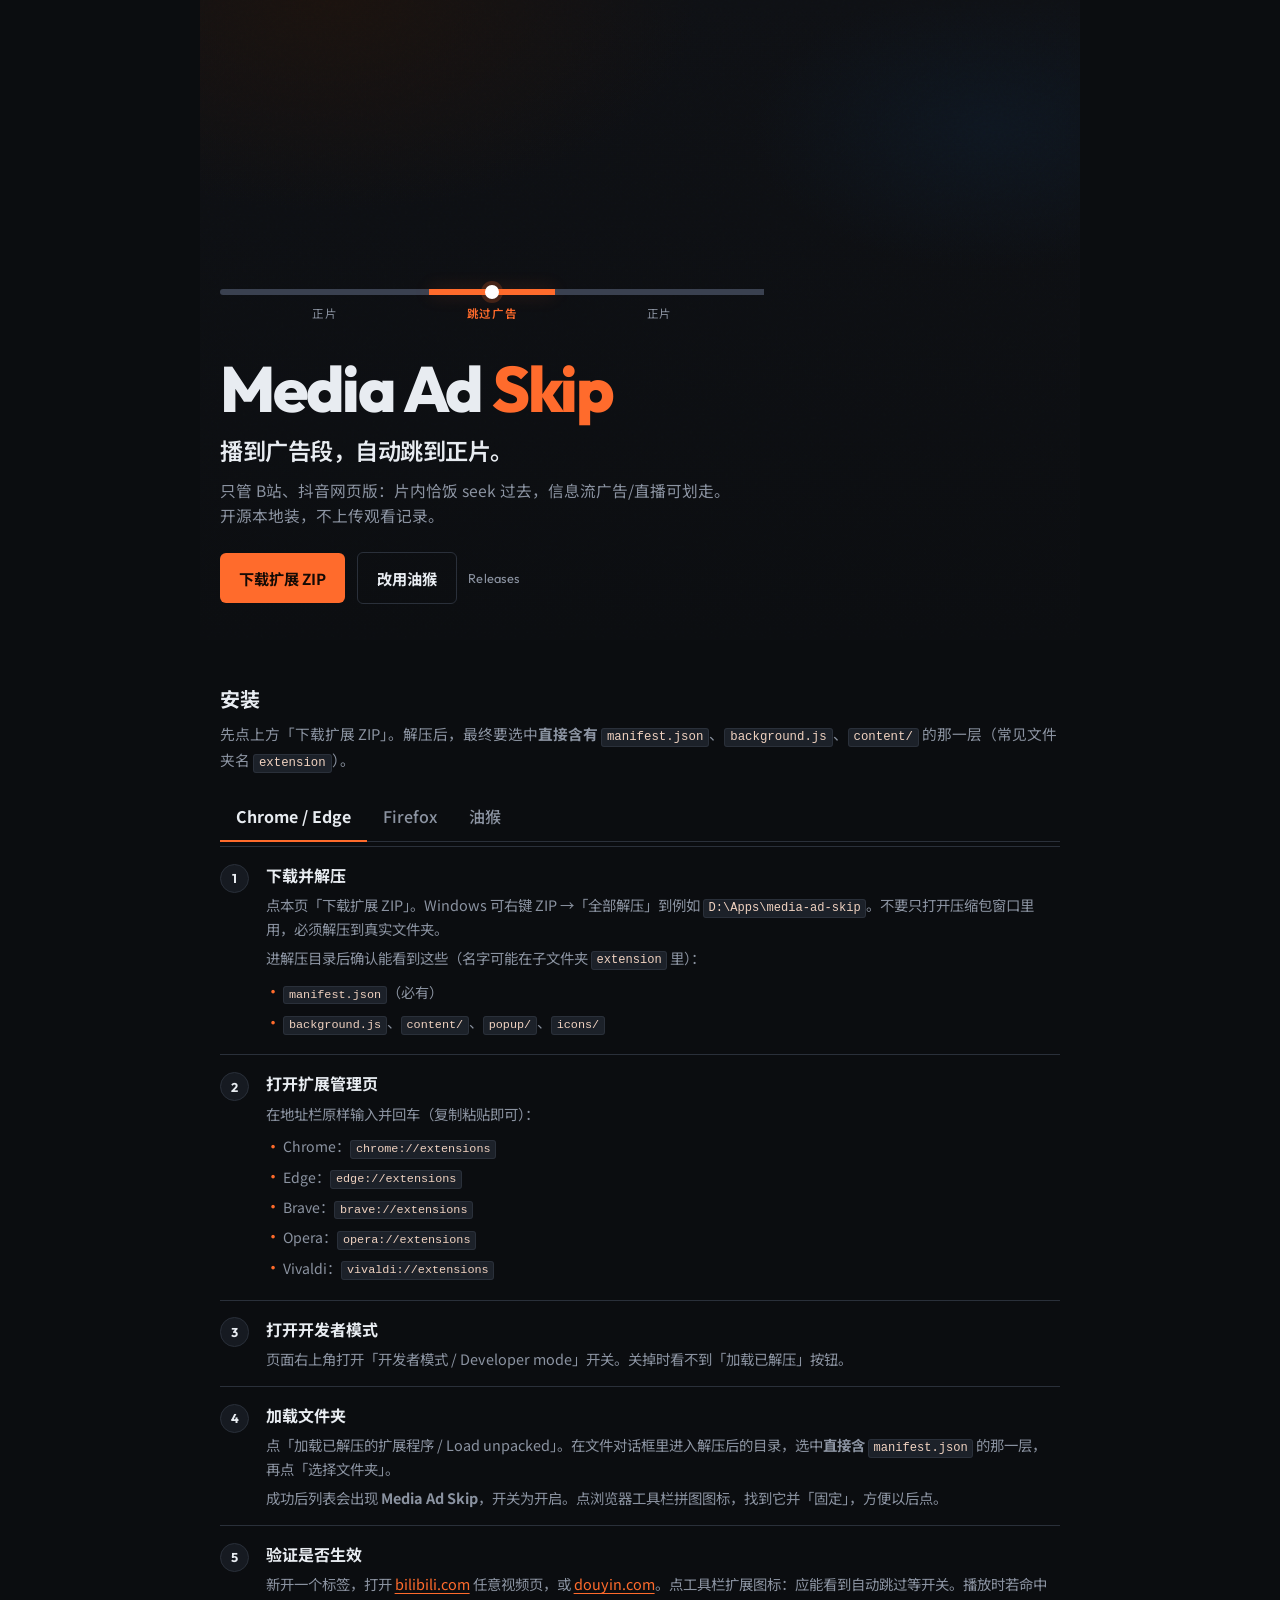
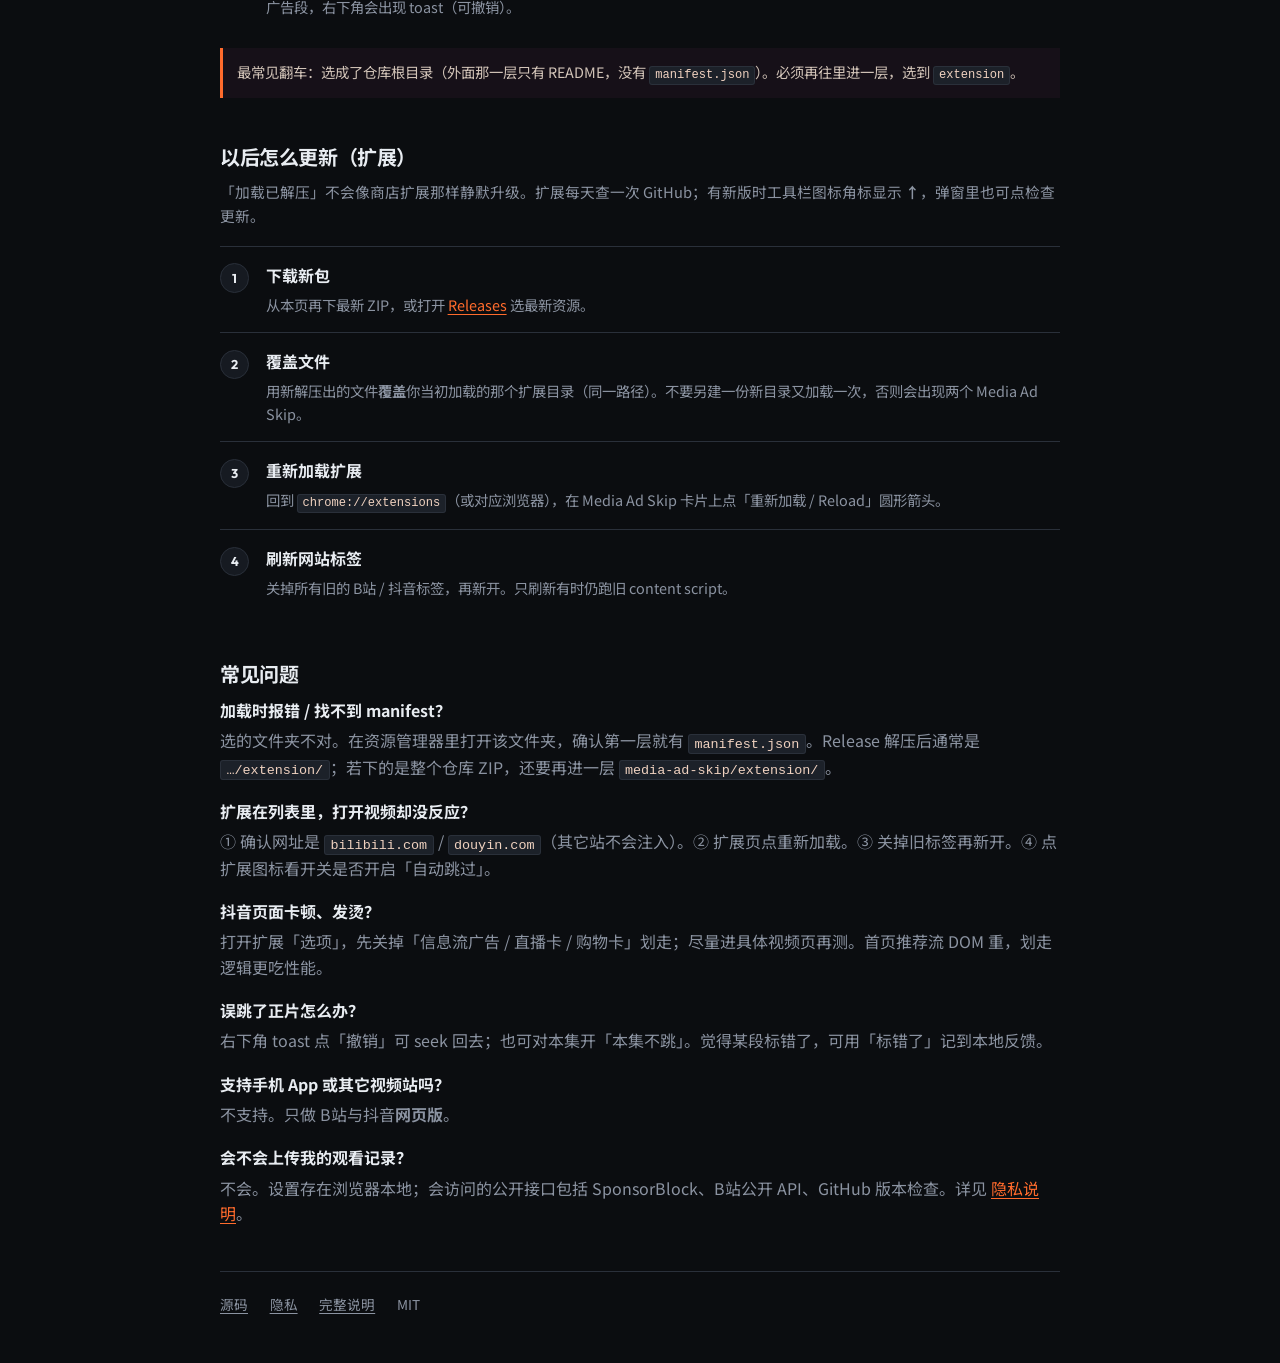
==== commit 14d71c46: "Expand install page steps with detailed browser and userscript guidance. Co-authored-by: Cursor <cur" ====
--- a/docs/index.html
+++ b/docs/index.html
@@ -78,8 +78,10 @@
     .scrub {
       position: relative;
       z-index: 1;
-      width: min(100%, 520px);
-      margin-bottom: 0.5rem;
+      width: 100%;
+      max-width: 34rem;
+      margin: 0;
+      margin-bottom: 0.25rem;
     }
     .scrub-bar {
       position: relative;
@@ -262,13 +264,47 @@
       list-style: none;
       counter-reset: step;
     }
-    ol.steps li {
+    ol.steps > li {
       position: relative;
       padding: 1rem 0 1rem 2.85rem;
       border-top: 1px solid var(--line);
       color: #c5cbd6;
     }
-    ol.steps li::before {
+    ol.steps > li > strong {
+      display: block;
+      color: var(--text);
+      font-weight: 700;
+      margin-bottom: 0.35rem;
+    }
+    ol.steps > li .detail {
+      margin: 0;
+      font-size: 0.9rem;
+      color: var(--muted);
+      line-height: 1.55;
+    }
+    ol.steps > li .detail + .detail { margin-top: 0.4rem; }
+    .check-list {
+      margin: 0.45rem 0 0;
+      padding: 0;
+      list-style: none;
+      font-size: 0.88rem;
+      color: var(--muted);
+    }
+    .check-list li {
+      position: relative;
+      padding: 0.2rem 0 0.2rem 1.1rem;
+      border: none;
+      color: var(--muted);
+    }
+    .check-list li::before {
+      content: "·";
+      position: absolute;
+      left: 0;
+      top: 0.15rem;
+      color: var(--accent);
+      font-weight: 700;
+    }
+    ol.steps > li::before {
       counter-increment: step;
       content: counter(step);
       position: absolute;
@@ -366,7 +402,7 @@
     <main>
       <section id="install" aria-labelledby="install-title">
         <h2 id="install-title">安装</h2>
-        <p class="section-lede">下载 ZIP 后解压，选中<strong>里面直接有</strong> <code>manifest.json</code> 的那一层。</p>
+        <p class="section-lede">先点上方「下载扩展 ZIP」。解压后，最终要选中<strong>直接含有</strong> <code>manifest.json</code>、<code>background.js</code>、<code>content/</code> 的那一层（常见文件夹名 <span class="path">extension</span>）。</p>
 
         <div class="tabs" role="tablist" aria-label="安装方式">
           <button type="button" class="tab" role="tab" id="tab-chromium" aria-controls="panel-chromium" aria-selected="true">Chrome / Edge</button>
@@ -376,52 +412,141 @@
 
         <div class="panel" role="tabpanel" id="panel-chromium" aria-labelledby="tab-chromium">
           <ol class="steps">
-            <li>解压 ZIP，记下文件夹路径。</li>
-            <li>打开 <code>chrome://extensions</code> 或 <code>edge://extensions</code>（Brave / Opera / Vivaldi 同理），打开开发者模式。</li>
-            <li>「加载已解压的扩展程序」→ 选含 <code>manifest.json</code> 的目录（常见名 <span class="path">extension</span>）。</li>
-            <li>打开任意 B站视频或抖音网页，点工具栏图标。</li>
+            <li>
+              <strong>下载并解压</strong>
+              <p class="detail">点本页「下载扩展 ZIP」。Windows 可右键 ZIP →「全部解压」到例如 <code>D:\Apps\media-ad-skip</code>。不要只打开压缩包窗口里用，必须解压到真实文件夹。</p>
+              <p class="detail">进解压目录后确认能看到这些（名字可能在子文件夹 <span class="path">extension</span> 里）：</p>
+              <ul class="check-list">
+                <li><code>manifest.json</code>（必有）</li>
+                <li><code>background.js</code>、<code>content/</code>、<code>popup/</code>、<code>icons/</code></li>
+              </ul>
+            </li>
+            <li>
+              <strong>打开扩展管理页</strong>
+              <p class="detail">在地址栏原样输入并回车（复制粘贴即可）：</p>
+              <ul class="check-list">
+                <li>Chrome：<code>chrome://extensions</code></li>
+                <li>Edge：<code>edge://extensions</code></li>
+                <li>Brave：<code>brave://extensions</code></li>
+                <li>Opera：<code>opera://extensions</code></li>
+                <li>Vivaldi：<code>vivaldi://extensions</code></li>
+              </ul>
+            </li>
+            <li>
+              <strong>打开开发者模式</strong>
+              <p class="detail">页面右上角打开「开发者模式 / Developer mode」开关。关掉时看不到「加载已解压」按钮。</p>
+            </li>
+            <li>
+              <strong>加载文件夹</strong>
+              <p class="detail">点「加载已解压的扩展程序 / Load unpacked」。在文件对话框里进入解压后的目录，选中<strong>直接含</strong> <code>manifest.json</code> 的那一层，再点「选择文件夹」。</p>
+              <p class="detail">成功后列表会出现 <strong>Media Ad Skip</strong>，开关为开启。点浏览器工具栏拼图图标，找到它并「固定」，方便以后点。</p>
+            </li>
+            <li>
+              <strong>验证是否生效</strong>
+              <p class="detail">新开一个标签，打开 <a href="https://www.bilibili.com/" target="_blank" rel="noopener">bilibili.com</a> 任意视频页，或 <a href="https://www.douyin.com/" target="_blank" rel="noopener">douyin.com</a>。点工具栏扩展图标：应能看到自动跳过等开关。播放时若命中广告段，右下角会出现 toast（可撤销）。</p>
+            </li>
           </ol>
-          <p class="hint">选仓库根目录会失败：那一层通常没有 <code>manifest.json</code>。</p>
+          <p class="hint">最常见翻车：选成了仓库根目录（外面那一层只有 README，没有 <code>manifest.json</code>）。必须再往里进一层，选到 <span class="path">extension</span>。</p>
         </div>
 
         <div class="panel" role="tabpanel" id="panel-firefox" aria-labelledby="tab-firefox" hidden>
           <ol class="steps">
-            <li>Firefox 121+。解压 ZIP。</li>
-            <li>打开 <code>about:debugging#/runtime/this-firefox</code>。</li>
-            <li>「临时载入附加组件」→ 选目录里的 <code>manifest.json</code>。</li>
-            <li>去 B站 / 抖音用。重启浏览器后需再载一次。</li>
+            <li>
+              <strong>版本与解压</strong>
+              <p class="detail">需要 <strong>Firefox 121 或更高</strong>（菜单 → 帮助 → 关于 Firefox 可看版本）。下载 ZIP 并解压到固定位置，例如 <code>D:\Apps\media-ad-skip\extension</code>。临时加载依赖这个路径，别解压完就删。</p>
+            </li>
+            <li>
+              <strong>打开调试页</strong>
+              <p class="detail">地址栏输入 <code>about:debugging#/runtime/this-firefox</code> 回车。这是 Firefox 的临时扩展入口（不是 <code>about:addons</code>）。</p>
+            </li>
+            <li>
+              <strong>临时载入</strong>
+              <p class="detail">左侧或页面里点「临时载入附加组件 / Load Temporary Add-on…」。在文件选择器里进入解压目录，选中 <code>manifest.json</code> 这个文件（不是选文件夹）。</p>
+              <p class="detail">载入成功后，本页列表会出现 Media Ad Skip。可到工具栏固定图标。</p>
+            </li>
+            <li>
+              <strong>去网站试用</strong>
+              <p class="detail">打开 B站视频页或抖音网页，点扩展图标确认面板出来。若没反应：回到调试页确认扩展还在，关掉旧标签再新开一次。</p>
+            </li>
+            <li>
+              <strong>重启后怎么办</strong>
+              <p class="detail">Firefox 临时附加组件<strong>关浏览器就会卸掉</strong>。下次打开 Firefox，再走一遍「调试页 → 临时载入 → 选同一份 <code>manifest.json</code>」即可。路径别改，会省事很多。</p>
+            </li>
           </ol>
+          <p class="hint">若提示不支持 <code>service_worker</code>：升级到 121+。本包已同时声明 <code>background.scripts</code>，新版 Firefox 可直接用。</p>
         </div>
 
         <div class="panel" role="tabpanel" id="panel-tm" aria-labelledby="tab-tm" hidden>
           <ol class="steps">
-            <li>先装 Tampermonkey 或 Violentmonkey。</li>
-            <li>点上方「改用油猴」，在管理器里确认安装。</li>
-            <li>打开 B站 / 抖音即可；脚本带自动更新检查。</li>
+            <li>
+              <strong>先装脚本管理器</strong>
+              <p class="detail">任选其一（商店搜索安装即可）：</p>
+              <ul class="check-list">
+                <li><strong>Tampermonkey</strong>（Chrome / Edge / Firefox 都常见）</li>
+                <li><strong>Violentmonkey</strong>（开源替代）</li>
+              </ul>
+              <p class="detail">装好后工具栏会出现管理器图标。确认它对当前浏览器已启用。</p>
+            </li>
+            <li>
+              <strong>安装本脚本</strong>
+              <p class="detail">回到本页，点上方「改用油猴」。浏览器会打开脚本源码页或弹出安装确认。在管理器对话框里点「安装 / Install」。</p>
+              <p class="detail">若只打开了源码没有安装按钮：在管理器里新建脚本，把源码全文粘贴保存；或从仓库打开 <a href="https://github.com/hualeide/media-ad-skip/blob/master/media-ad-skip.user.js" target="_blank" rel="noopener">media-ad-skip.user.js</a> 用「Raw」再装。</p>
+            </li>
+            <li>
+              <strong>确认匹配站点</strong>
+              <p class="detail">打开管理器 → 找到 Media Ad Skip → 确认已启用。脚本应匹配 bilibili / douyin 相关页面（含 bangumi、稍后再看、手机站等）。</p>
+            </li>
+            <li>
+              <strong>试用</strong>
+              <p class="detail">新开 B站或抖音标签。管理器图标上通常会显示「有脚本在跑」。播放含恰饭段的视频时会自动 seek；也可在管理器菜单里找相关命令（若有注册）。</p>
+            </li>
+            <li>
+              <strong>更新</strong>
+              <p class="detail">脚本写了 <code>@updateURL</code>。Tampermonkey 会定期检查；也可在管理器里对该脚本点「检查更新」。一般不用手动再下 ZIP。</p>
+            </li>
           </ol>
-          <p class="soft">扩展有设置页和更新角标；油猴更省事。</p>
+          <p class="soft">油猴更省事（不用开发者模式）。扩展则有独立设置页、更新角标、信息流等开关更集中。两套核心逻辑同源，装一种即可。</p>
         </div>
       </section>
 
       <section id="update" aria-labelledby="update-title">
-        <h2 id="update-title">更新</h2>
-        <p class="section-lede">本地加载不会静默升级。扩展每天查 GitHub，有新版图标角标 ↑。</p>
+        <h2 id="update-title">以后怎么更新（扩展）</h2>
+        <p class="section-lede">「加载已解压」不会像商店扩展那样静默升级。扩展每天查一次 GitHub；有新版时工具栏图标角标显示 <strong>↑</strong>，弹窗里也可点检查更新。</p>
         <ol class="steps">
-          <li>再下最新 ZIP（本页或 <a href="https://github.com/hualeide/media-ad-skip/releases/latest">Releases</a>）。</li>
-          <li>覆盖本地扩展目录 → 扩展页「重新加载」。</li>
-          <li>关掉旧的 B站 / 抖音标签再开。</li>
+          <li>
+            <strong>下载新包</strong>
+            <p class="detail">从本页再下最新 ZIP，或打开 <a href="https://github.com/hualeide/media-ad-skip/releases/latest" target="_blank" rel="noopener">Releases</a> 选最新资源。</p>
+          </li>
+          <li>
+            <strong>覆盖文件</strong>
+            <p class="detail">用新解压出的文件<strong>覆盖</strong>你当初加载的那个扩展目录（同一路径）。不要另建一份新目录又加载一次，否则会出现两个 Media Ad Skip。</p>
+          </li>
+          <li>
+            <strong>重新加载扩展</strong>
+            <p class="detail">回到 <code>chrome://extensions</code>（或对应浏览器），在 Media Ad Skip 卡片上点「重新加载 / Reload」圆形箭头。</p>
+          </li>
+          <li>
+            <strong>刷新网站标签</strong>
+            <p class="detail">关掉所有旧的 B站 / 抖音标签，再新开。只刷新有时仍跑旧 content script。</p>
+          </li>
         </ol>
       </section>
 
       <section id="faq" aria-labelledby="faq-title">
         <h2 id="faq-title">常见问题</h2>
         <dl class="faq">
-          <dt>扩展装了，页面没反应？</dt>
-          <dd>确认域名是 bilibili.com / douyin.com；重载扩展后新开标签。</dd>
-          <dt>抖音卡顿？</dt>
-          <dd>选项里先关「信息流广告 / 直播卡」，尽量进具体视频页。</dd>
-          <dt>支持 App 或其它网站吗？</dt>
-          <dd>不支持。只做 B站与抖音网页版。</dd>
+          <dt>加载时报错 / 找不到 manifest？</dt>
+          <dd>选的文件夹不对。在资源管理器里打开该文件夹，确认第一层就有 <code>manifest.json</code>。Release 解压后通常是 <span class="path">…/extension/</span>；若下的是整个仓库 ZIP，还要再进一层 <span class="path">media-ad-skip/extension/</span>。</dd>
+          <dt>扩展在列表里，打开视频却没反应？</dt>
+          <dd>① 确认网址是 <code>bilibili.com</code> / <code>douyin.com</code>（其它站不会注入）。② 扩展页点重新加载。③ 关掉旧标签再新开。④ 点扩展图标看开关是否开启「自动跳过」。</dd>
+          <dt>抖音页面卡顿、发烫？</dt>
+          <dd>打开扩展「选项」，先关掉「信息流广告 / 直播卡 / 购物卡」划走；尽量进具体视频页再测。首页推荐流 DOM 重，划走逻辑更吃性能。</dd>
+          <dt>误跳了正片怎么办？</dt>
+          <dd>右下角 toast 点「撤销」可 seek 回去；也可对本集开「本集不跳」。觉得某段标错了，可用「标错了」记到本地反馈。</dd>
+          <dt>支持手机 App 或其它视频站吗？</dt>
+          <dd>不支持。只做 B站与抖音<strong>网页版</strong>。</dd>
+          <dt>会不会上传我的观看记录？</dt>
+          <dd>不会。设置存在浏览器本地；会访问的公开接口包括 SponsorBlock、B站公开 API、GitHub 版本检查。详见 <a href="https://github.com/hualeide/media-ad-skip/blob/master/extension/PRIVACY.md" target="_blank" rel="noopener">隐私说明</a>。</dd>
         </dl>
       </section>
     </main>
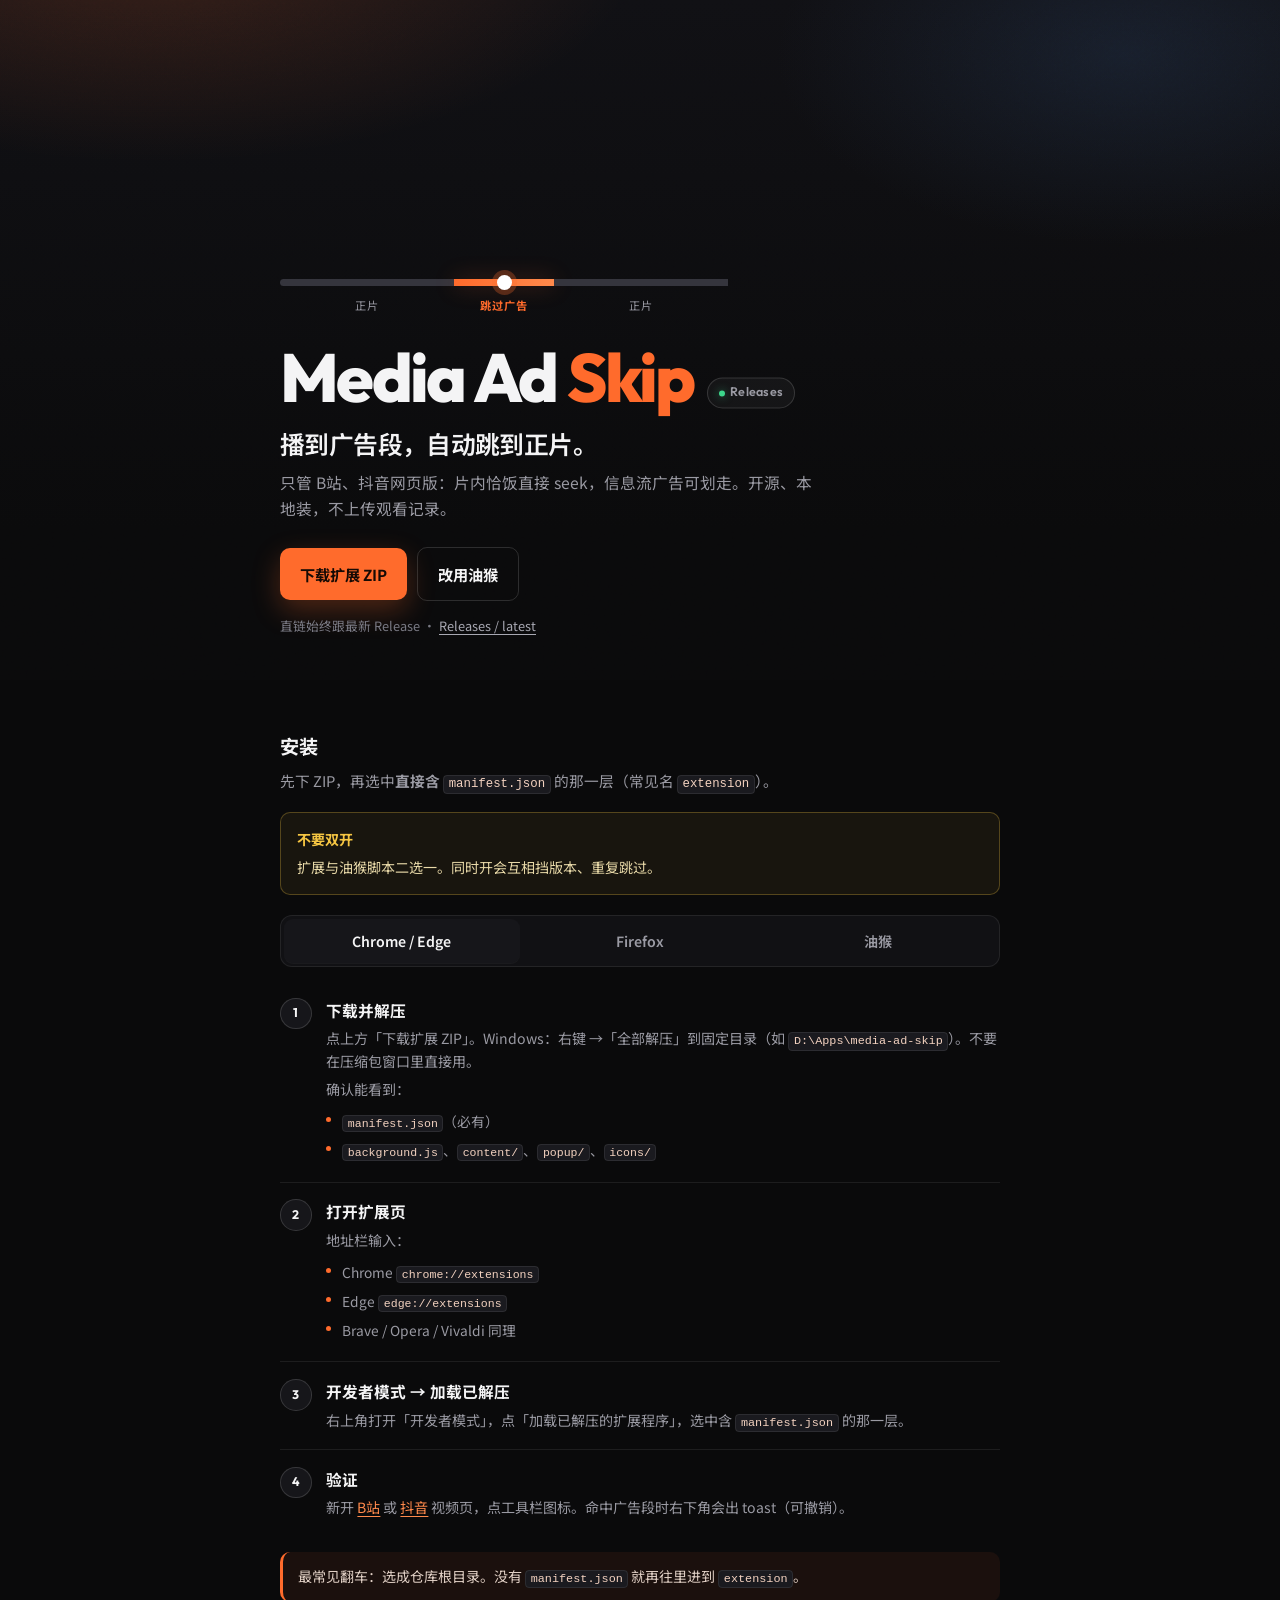
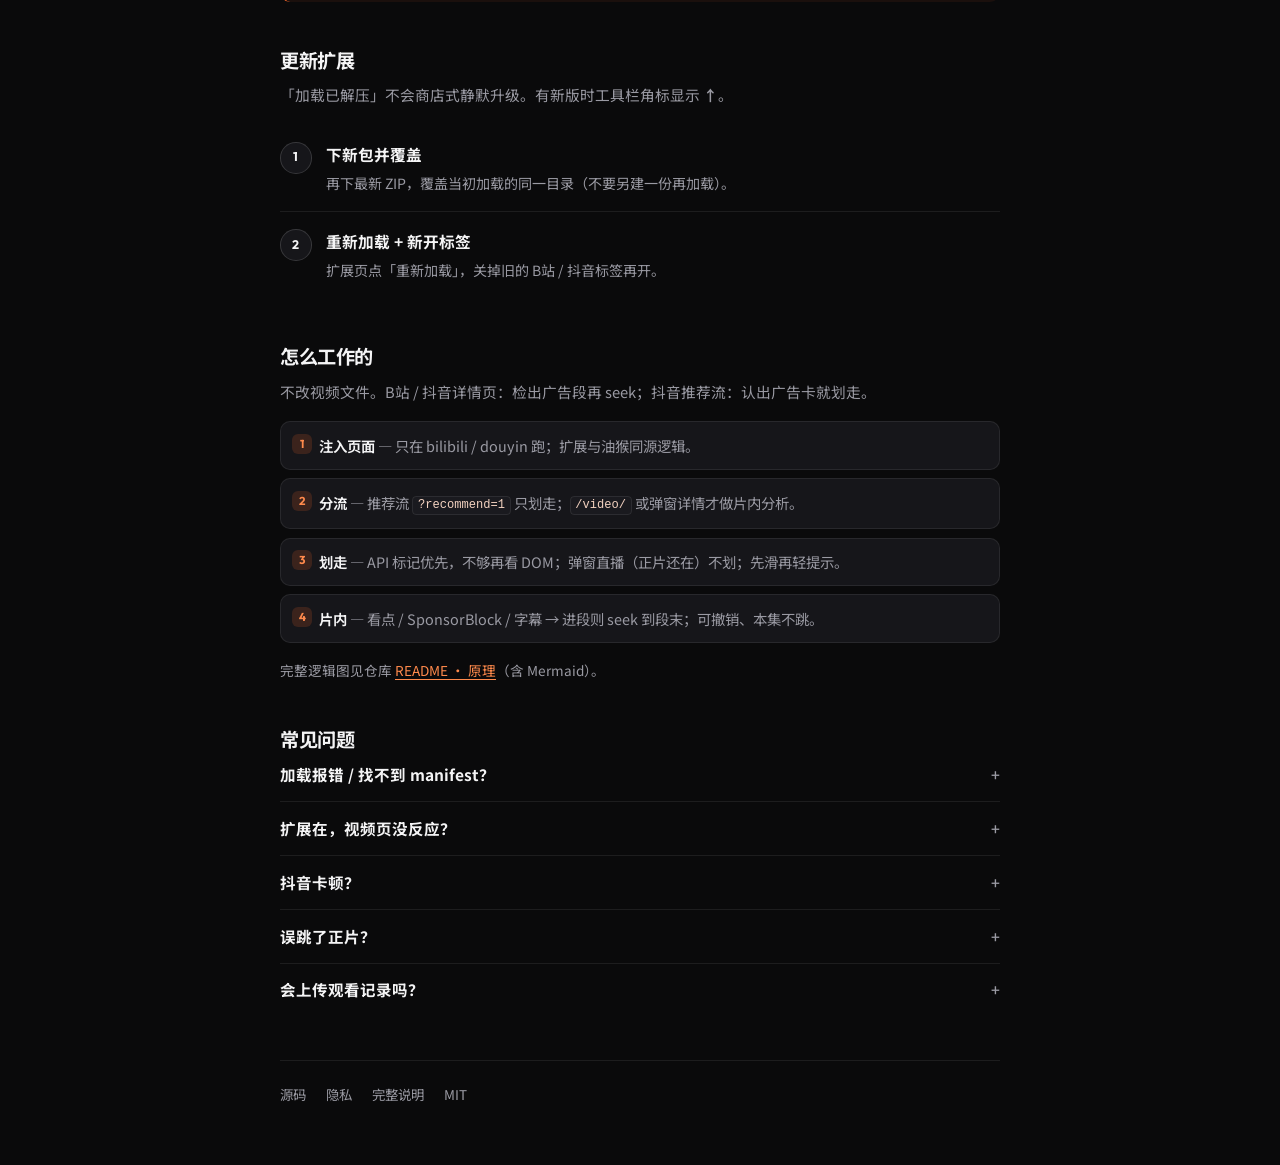
==== commit 28ef15b9: "Ship 1.5.64: crash hardening, tighter subtitle/chapter skip, feed UX. Disable elementFromPoint over " ====
--- a/docs/index.html
+++ b/docs/index.html
@@ -4,27 +4,31 @@
   <meta charset="utf-8" />
   <meta name="viewport" content="width=device-width, initial-scale=1" />
   <title>Media Ad Skip · 安装</title>
-  <meta name="description" content="B站 / 抖音网页版自动跳过片内广告。下载扩展或油猴，三步装上。" />
-  <meta name="theme-color" content="#0b0d10" />
+  <meta name="description" content="B站 / 抖音网页版自动跳过片内广告。下载扩展或油猴，本地安装。" />
+  <meta name="theme-color" content="#0a0a0b" />
   <link rel="icon" href="icon.png" type="image/png" />
   <link rel="preconnect" href="https://fonts.googleapis.com" />
   <link rel="preconnect" href="https://fonts.gstatic.com" crossorigin />
   <link href="https://fonts.googleapis.com/css2?family=Outfit:wght@500;600;700;800&family=Noto+Sans+SC:wght@400;500;700&display=swap" rel="stylesheet" />
   <style>
     :root {
-      --bg: #0b0d10;
-      --bg-lift: #12151a;
-      --panel: #161a21;
-      --line: #2a303a;
-      --text: #e8ecf1;
-      --muted: #8b93a1;
+      --bg: #0a0a0b;
+      --bg-2: #111114;
+      --panel: #16161a;
+      --line: rgba(255, 255, 255, 0.08);
+      --line-strong: rgba(255, 255, 255, 0.14);
+      --text: #f4f4f5;
+      --muted: #9a9aa3;
       --accent: #ff6b2c;
-      --accent-dim: #ff6b2c33;
-      --ok: #3ecf8e;
-      --focus: #5b9dff;
+      --accent-2: #ff8a4c;
+      --accent-glow: rgba(255, 107, 44, 0.28);
+      --ok: #3dd68c;
+      --warn: #f5c542;
+      --focus: #7eb6ff;
       --font-display: "Outfit", "Noto Sans SC", system-ui, sans-serif;
       --font-body: "Noto Sans SC", "Outfit", system-ui, sans-serif;
-      --r: 6px;
+      --r: 10px;
+      --max: 720px;
     }
 
     * { box-sizing: border-box; }
@@ -35,155 +39,177 @@
       color: var(--text);
       background: var(--bg);
       font-family: var(--font-body);
-      font-size: 16px;
-      line-height: 1.6;
+      font-size: 15.5px;
+      line-height: 1.65;
       -webkit-font-smoothing: antialiased;
     }
-    a { color: var(--accent); text-decoration-thickness: 1px; text-underline-offset: 3px; }
-    a:hover { color: #ff8f5c; }
+    a { color: var(--accent-2); text-decoration-thickness: 1px; text-underline-offset: 3px; }
+    a:hover { color: #ffb08a; }
     :focus-visible { outline: 2px solid var(--focus); outline-offset: 3px; }
 
-    .page {
-      max-width: 880px;
-      margin: 0 auto;
-      padding: 0 1.25rem 4rem;
-    }
-
-    /* —— Hero —— */
+    .page { width: min(var(--max), calc(100% - 2rem)); margin: 0 auto; padding-bottom: 4rem; }
+
+    /* —— Hero：全宽氛围 + 品牌主导 —— */
     .hero {
       position: relative;
-      margin: 0 -1.25rem 2.75rem;
-      padding: clamp(2rem, 6vw, 3.5rem) 1.25rem 2.25rem;
-      min-height: min(88dvh, 640px);
+      left: 50%;
+      right: 50%;
+      margin-left: -50vw;
+      margin-right: -50vw;
+      width: 100vw;
+      min-height: min(92dvh, 680px);
       display: grid;
       align-content: end;
-      gap: 1.75rem;
+      padding: clamp(2.5rem, 8vw, 5rem) max(1rem, calc(50vw - var(--max) / 2)) 2.75rem;
       overflow: hidden;
       background:
-        radial-gradient(ellipse 70% 55% at 15% 0%, #1a120e 0%, transparent 60%),
-        radial-gradient(ellipse 50% 40% at 90% 20%, #0e1620 0%, transparent 55%),
-        linear-gradient(180deg, #0e1014 0%, var(--bg) 100%);
-    }
-    .hero::after {
+        radial-gradient(900px 420px at 12% -10%, rgba(255, 107, 44, 0.18), transparent 55%),
+        radial-gradient(700px 380px at 88% 8%, rgba(40, 60, 90, 0.35), transparent 50%),
+        linear-gradient(180deg, #101014 0%, var(--bg) 78%);
+    }
+    .hero::before {
       content: "";
       position: absolute;
       inset: 0;
       pointer-events: none;
-      opacity: 0.35;
-      background-image: url("data:image/svg+xml,%3Csvg viewBox='0 0 256 256' xmlns='http://www.w3.org/2000/svg'%3E%3Cfilter id='n'%3E%3CfeTurbulence type='fractalNoise' baseFrequency='0.85' numOctaves='3' stitchTiles='stitch'/%3E%3C/filter%3E%3Crect width='100%25' height='100%25' filter='url(%23n)' opacity='0.55'/%3E%3C/svg%3E");
+      opacity: 0.22;
+      background-image: url("data:image/svg+xml,%3Csvg viewBox='0 0 256 256' xmlns='http://www.w3.org/2000/svg'%3E%3Cfilter id='n'%3E%3CfeTurbulence type='fractalNoise' baseFrequency='0.9' numOctaves='3' stitchTiles='stitch'/%3E%3C/filter%3E%3Crect width='100%25' height='100%25' filter='url(%23n)' opacity='0.5'/%3E%3C/svg%3E");
       mix-blend-mode: overlay;
     }
-
-    /* 对齐的时间轴：三段同宽栅格，标签与色块一一对应 */
+    .hero-inner { position: relative; z-index: 1; width: min(var(--max), 100%); }
+
     .scrub {
-      position: relative;
-      z-index: 1;
       width: 100%;
-      max-width: 34rem;
-      margin: 0;
-      margin-bottom: 0.25rem;
+      max-width: 28rem;
+      margin-bottom: 1.75rem;
+      opacity: 0;
+      animation: rise 0.7s ease 0.05s forwards;
     }
     .scrub-bar {
       position: relative;
       display: grid;
-      grid-template-columns: 2fr 1.2fr 2fr;
-      height: 6px;
+      grid-template-columns: 2fr 1.15fr 2fr;
+      height: 7px;
       border-radius: 999px;
       overflow: visible;
-      background: transparent;
-      gap: 0;
     }
     .scrub-bar > i {
       display: block;
-      height: 6px;
-      background: #3a4150;
+      height: 7px;
+      background: #35353d;
     }
     .scrub-bar > i:first-child { border-radius: 999px 0 0 999px; }
     .scrub-bar > i:last-child { border-radius: 0 999px 999px 0; }
     .scrub-bar > i.ad {
-      background: var(--accent);
-      box-shadow: 0 0 18px var(--accent-dim);
+      background: linear-gradient(90deg, var(--accent), var(--accent-2));
+      box-shadow: 0 0 22px var(--accent-glow);
     }
     .scrub-head {
       position: absolute;
       top: 50%;
-      width: 14px;
-      height: 14px;
-      margin-top: -7px;
-      margin-left: -7px;
+      width: 15px;
+      height: 15px;
+      margin-top: -7.5px;
+      margin-left: -7.5px;
       border-radius: 50%;
       background: #fff;
-      box-shadow: 0 0 0 4px var(--accent-dim);
-      /* 落在广告段中点：前 2/(2+1.2+2)=38.46%，段宽 23.08%，中点 ≈ 50% */
+      box-shadow: 0 0 0 5px var(--accent-glow);
       left: 50%;
-      animation: scrub-jump 3.6s cubic-bezier(0.45, 0, 0.2, 1) infinite;
+      animation: scrub-jump 3.8s cubic-bezier(0.45, 0, 0.2, 1) infinite;
     }
     @keyframes scrub-jump {
-      0%, 22% { left: 38.5%; }
-      38%, 62% { left: 61.5%; }
-      78%, 100% { left: 38.5%; }
+      0%, 20% { left: 38.2%; }
+      36%, 64% { left: 61.8%; }
+      80%, 100% { left: 38.2%; }
     }
     .scrub-labels {
       display: grid;
-      grid-template-columns: 2fr 1.2fr 2fr;
-      margin-top: 0.65rem;
+      grid-template-columns: 2fr 1.15fr 2fr;
+      margin-top: 0.7rem;
       font-family: var(--font-display);
-      font-size: 0.72rem;
-      letter-spacing: 0.06em;
+      font-size: 0.7rem;
+      letter-spacing: 0.08em;
       text-transform: uppercase;
       color: var(--muted);
     }
-    .scrub-labels span {
-      text-align: center;
-      white-space: nowrap;
-    }
-    .scrub-labels span.ad {
-      color: var(--accent);
-      font-weight: 600;
-    }
-    @media (prefers-reduced-motion: reduce) {
-      .scrub-head { animation: none; left: 61.5%; }
-    }
-
-    .hero-copy { position: relative; z-index: 1; max-width: 34rem; }
+    .scrub-labels span { text-align: center; }
+    .scrub-labels span.ad { color: var(--accent); font-weight: 700; }
+
+    .brand-row {
+      display: flex;
+      flex-wrap: wrap;
+      align-items: baseline;
+      gap: 0.65rem 0.85rem;
+      margin-bottom: 0.9rem;
+      opacity: 0;
+      animation: rise 0.7s ease 0.12s forwards;
+    }
     .brand {
-      margin: 0 0 0.85rem;
+      margin: 0;
       font-family: var(--font-display);
       font-weight: 800;
-      font-size: clamp(2.6rem, 9vw, 4rem);
-      letter-spacing: -0.035em;
-      line-height: 1.05;
-    }
-    .brand em {
-      font-style: normal;
-      color: var(--accent);
-    }
+      font-size: clamp(2.75rem, 10vw, 4.25rem);
+      letter-spacing: -0.04em;
+      line-height: 0.98;
+    }
+    .brand em { font-style: normal; color: var(--accent); }
+    .ver-pill {
+      display: inline-flex;
+      align-items: center;
+      gap: 0.35rem;
+      padding: 0.28rem 0.65rem;
+      border-radius: 999px;
+      border: 1px solid var(--line-strong);
+      background: rgba(255, 255, 255, 0.04);
+      font-family: var(--font-display);
+      font-size: 0.78rem;
+      font-weight: 600;
+      color: var(--muted);
+      letter-spacing: 0.02em;
+      text-decoration: none;
+      transform: translateY(-0.35rem);
+    }
+    .ver-pill:hover { color: var(--text); border-color: #5a5a66; }
+    .ver-pill .dot {
+      width: 6px;
+      height: 6px;
+      border-radius: 50%;
+      background: var(--ok);
+      box-shadow: 0 0 8px rgba(61, 214, 140, 0.55);
+    }
+
     .headline {
-      margin: 0 0 0.65rem;
+      margin: 0 0 0.55rem;
       font-family: var(--font-display);
       font-weight: 600;
-      font-size: clamp(1.15rem, 3.2vw, 1.45rem);
-      letter-spacing: -0.02em;
-      line-height: 1.35;
-      color: var(--text);
+      font-size: clamp(1.2rem, 3.4vw, 1.55rem);
+      letter-spacing: -0.025em;
+      line-height: 1.3;
+      opacity: 0;
+      animation: rise 0.7s ease 0.2s forwards;
     }
     .lede {
-      margin: 0 0 1.5rem;
+      margin: 0 0 1.6rem;
       color: var(--muted);
       font-size: 0.98rem;
-      max-width: 32rem;
+      max-width: 34rem;
+      opacity: 0;
+      animation: rise 0.7s ease 0.28s forwards;
     }
     .cta-row {
       display: flex;
       flex-wrap: wrap;
-      gap: 0.7rem;
+      gap: 0.65rem;
       align-items: center;
+      opacity: 0;
+      animation: rise 0.7s ease 0.36s forwards;
     }
     .btn {
       display: inline-flex;
       align-items: center;
       justify-content: center;
-      padding: 0.8rem 1.2rem;
+      gap: 0.4rem;
+      padding: 0.85rem 1.25rem;
       border-radius: var(--r);
       font-family: var(--font-body);
       font-size: 0.95rem;
@@ -191,218 +217,318 @@
       text-decoration: none;
       border: none;
       cursor: pointer;
-      transition: transform 0.15s ease, background 0.15s ease, border-color 0.15s ease;
+      transition: transform 0.14s ease, background 0.14s ease, border-color 0.14s ease, box-shadow 0.14s ease;
     }
     .btn:active { transform: translateY(1px); }
     .btn-primary {
       background: var(--accent);
-      color: #140a05;
-    }
-    .btn-primary:hover { background: #ff824d; color: #140a05; }
+      color: #160a04;
+      box-shadow: 0 10px 28px var(--accent-glow);
+    }
+    .btn-primary:hover { background: var(--accent-2); color: #160a04; }
     .btn-ghost {
       background: transparent;
       color: var(--text);
-      border: 1px solid var(--line);
+      border: 1px solid var(--line-strong);
     }
     .btn-ghost:hover {
-      border-color: #4a5363;
-      background: var(--bg-lift);
+      border-color: #6a6a76;
+      background: rgba(255, 255, 255, 0.04);
       color: var(--text);
     }
-    .ver {
+    .cta-note {
+      margin: 0.85rem 0 0;
+      font-size: 0.8rem;
+      color: #7a7a84;
+      opacity: 0;
+      animation: rise 0.7s ease 0.44s forwards;
+    }
+    .cta-note a { color: #a8a8b2; }
+    .cta-note a:hover { color: var(--text); }
+
+    @keyframes rise {
+      from { opacity: 0; transform: translateY(12px); }
+      to { opacity: 1; transform: none; }
+    }
+    @media (prefers-reduced-motion: reduce) {
+      .scrub-head { animation: none; left: 61.8%; }
+      .scrub, .brand-row, .headline, .lede, .cta-row, .cta-note {
+        opacity: 1;
+        animation: none;
+      }
+    }
+
+    main { padding-top: 0.5rem; }
+    section { margin: 2.75rem 0; }
+    h2 {
+      margin: 0 0 0.35rem;
       font-family: var(--font-display);
-      font-size: 0.8rem;
-      color: var(--muted);
-      letter-spacing: 0.02em;
-    }
-
-    section { margin-bottom: 2.75rem; }
-    h2 {
-      margin: 0 0 0.4rem;
-      font-family: var(--font-display);
-      font-size: 1.25rem;
+      font-size: 1.2rem;
       font-weight: 700;
       letter-spacing: -0.02em;
     }
     .section-lede {
-      margin: 0 0 1.15rem;
+      margin: 0 0 1.1rem;
       color: var(--muted);
       font-size: 0.92rem;
     }
+
+    .callout {
+      display: grid;
+      gap: 0.35rem;
+      padding: 0.9rem 1rem;
+      margin: 0 0 1.25rem;
+      border-radius: var(--r);
+      border: 1px solid rgba(245, 197, 66, 0.28);
+      background: rgba(245, 197, 66, 0.06);
+      font-size: 0.88rem;
+      color: #e8d9a8;
+    }
+    .callout strong { color: var(--warn); font-weight: 700; }
 
     .tabs {
       display: flex;
-      gap: 0;
-      margin-bottom: 0;
-      border-bottom: 1px solid var(--line);
+      gap: 0.15rem;
+      margin-bottom: 0.15rem;
+      padding: 0.2rem;
+      border-radius: 12px;
+      background: var(--bg-2);
+      border: 1px solid var(--line);
     }
     .tab {
       appearance: none;
-      background: none;
+      flex: 1;
+      background: transparent;
       border: none;
-      border-bottom: 2px solid transparent;
-      margin-bottom: -1px;
-      padding: 0.7rem 1rem;
+      border-radius: 9px;
+      padding: 0.65rem 0.5rem;
       font: inherit;
-      font-weight: 500;
+      font-weight: 600;
+      font-size: 0.88rem;
       color: var(--muted);
       cursor: pointer;
+      transition: background 0.15s ease, color 0.15s ease;
     }
     .tab[aria-selected="true"] {
       color: var(--text);
-      border-bottom-color: var(--accent);
-      font-weight: 700;
-    }
-    .panel {
-      padding-top: 0.25rem;
-    }
+      background: var(--panel);
+      box-shadow: 0 1px 0 rgba(255, 255, 255, 0.04);
+    }
+    .panel { padding-top: 0.35rem; }
     .panel[hidden] { display: none; }
 
     ol.steps {
-      margin: 0;
+      margin: 0.35rem 0 0;
       padding: 0;
       list-style: none;
       counter-reset: step;
     }
     ol.steps > li {
       position: relative;
-      padding: 1rem 0 1rem 2.85rem;
+      padding: 1.05rem 0 1.05rem 2.9rem;
       border-top: 1px solid var(--line);
-      color: #c5cbd6;
-    }
+      color: #c8c8d0;
+    }
+    ol.steps > li:first-child { border-top: none; }
     ol.steps > li > strong {
       display: block;
       color: var(--text);
       font-weight: 700;
-      margin-bottom: 0.35rem;
+      margin-bottom: 0.3rem;
+      font-size: 0.98rem;
     }
     ol.steps > li .detail {
       margin: 0;
-      font-size: 0.9rem;
+      font-size: 0.88rem;
       color: var(--muted);
       line-height: 1.55;
     }
     ol.steps > li .detail + .detail { margin-top: 0.4rem; }
-    .check-list {
-      margin: 0.45rem 0 0;
-      padding: 0;
-      list-style: none;
-      font-size: 0.88rem;
-      color: var(--muted);
-    }
-    .check-list li {
-      position: relative;
-      padding: 0.2rem 0 0.2rem 1.1rem;
-      border: none;
-      color: var(--muted);
-    }
-    .check-list li::before {
-      content: "·";
-      position: absolute;
-      left: 0;
-      top: 0.15rem;
-      color: var(--accent);
-      font-weight: 700;
-    }
     ol.steps > li::before {
       counter-increment: step;
       content: counter(step);
       position: absolute;
       left: 0;
       top: 1.05rem;
-      width: 1.7rem;
-      height: 1.7rem;
+      width: 1.85rem;
+      height: 1.85rem;
       display: grid;
       place-items: center;
       font-family: var(--font-display);
       font-weight: 700;
-      font-size: 0.8rem;
+      font-size: 0.78rem;
       color: var(--text);
       background: var(--panel);
-      border: 1px solid var(--line);
+      border: 1px solid var(--line-strong);
       border-radius: 50%;
     }
+    .check-list {
+      margin: 0.4rem 0 0;
+      padding: 0;
+      list-style: none;
+      font-size: 0.86rem;
+      color: var(--muted);
+    }
+    .check-list li {
+      position: relative;
+      padding: 0.18rem 0 0.18rem 1rem;
+    }
+    .check-list li::before {
+      content: "";
+      position: absolute;
+      left: 0;
+      top: 0.7em;
+      width: 5px;
+      height: 5px;
+      border-radius: 50%;
+      background: var(--accent);
+    }
+
     code, .path {
       font-family: ui-monospace, "Cascadia Code", Consolas, monospace;
       font-size: 0.84em;
-      color: #f0d2c0;
-      background: #1c2129;
-      padding: 0.12em 0.4em;
-      border-radius: 3px;
+      color: #f3d2c0;
+      background: #1a1a1f;
+      padding: 0.1em 0.38em;
+      border-radius: 4px;
       border: 1px solid var(--line);
     }
     .hint {
-      margin: 0.9rem 0 0;
-      padding: 0.75rem 0.9rem;
+      margin: 1rem 0 0;
+      padding: 0.8rem 0.95rem;
+      border-radius: var(--r);
       border-left: 3px solid var(--accent);
-      background: #161018;
+      background: rgba(255, 107, 44, 0.07);
+      font-size: 0.88rem;
+      color: #e0cfc4;
+    }
+    .soft {
+      margin: 0.95rem 0 0;
+      font-size: 0.88rem;
+      color: var(--ok);
+    }
+
+    .flow {
+      display: grid;
+      gap: 0.55rem;
+      margin: 0 0 1rem;
+      padding: 0;
+      list-style: none;
+    }
+    .flow li {
+      position: relative;
+      padding: 0.7rem 0.85rem 0.7rem 2.4rem;
+      border-radius: var(--r);
+      border: 1px solid var(--line);
+      background: var(--panel);
       font-size: 0.9rem;
-      color: #d2c4b8;
-    }
-    .soft {
-      margin: 0.85rem 0 0;
-      font-size: 0.9rem;
-      color: var(--ok);
-    }
-
-    .faq { margin: 0; }
-    .faq dt {
-      margin-top: 1.1rem;
+      color: var(--muted);
+    }
+    .flow li strong { color: var(--text); font-weight: 650; }
+    .flow li::before {
+      content: attr(data-n);
+      position: absolute;
+      left: 0.7rem;
+      top: 0.72rem;
+      width: 1.25rem;
+      height: 1.25rem;
+      border-radius: 6px;
+      background: rgba(255, 107, 44, 0.16);
+      color: var(--accent-2);
+      font-family: var(--font-display);
+      font-size: 0.72rem;
+      font-weight: 700;
+      line-height: 1.25rem;
+      text-align: center;
+    }
+    .flow-note {
+      margin: 0.35rem 0 0;
+      font-size: 0.85rem;
+      color: var(--muted);
+    }
+    .faq details {
+      border-top: 1px solid var(--line);
+      padding: 0.85rem 0;
+    }
+    .faq details:first-child { border-top: none; padding-top: 0; }
+    .faq summary {
+      cursor: pointer;
       font-weight: 700;
       color: var(--text);
-    }
-    .faq dt:first-child { margin-top: 0; }
-    .faq dd {
-      margin: 0.3rem 0 0;
-      color: var(--muted);
+      list-style: none;
+    }
+    .faq summary::-webkit-details-marker { display: none; }
+    .faq summary::after {
+      content: "+";
+      float: right;
+      color: var(--muted);
+      font-weight: 500;
+    }
+    .faq details[open] summary::after { content: "–"; }
+    .faq details p {
+      margin: 0.45rem 0 0;
+      color: var(--muted);
+      font-size: 0.9rem;
     }
 
     footer {
-      padding-top: 1.4rem;
+      margin-top: 1rem;
+      padding-top: 1.35rem;
       border-top: 1px solid var(--line);
       display: flex;
       flex-wrap: wrap;
-      gap: 0.75rem 1.35rem;
-      font-size: 0.85rem;
-      color: var(--muted);
-    }
-    footer a { color: var(--muted); }
+      gap: 0.7rem 1.25rem;
+      font-size: 0.84rem;
+      color: var(--muted);
+    }
+    footer a { color: var(--muted); text-decoration: none; }
     footer a:hover { color: var(--text); }
   </style>
 </head>
 <body>
   <div class="page">
     <header class="hero">
-      <div class="scrub" aria-hidden="true">
-        <div class="scrub-bar">
-          <i></i>
-          <i class="ad"></i>
-          <i></i>
-          <div class="scrub-head"></div>
-        </div>
-        <div class="scrub-labels">
-          <span>正片</span>
-          <span class="ad">跳过广告</span>
-          <span>正片</span>
-        </div>
-      </div>
-
-      <div class="hero-copy">
-        <h1 class="brand">Media Ad <em>Skip</em></h1>
+      <div class="hero-inner">
+        <div class="scrub" aria-hidden="true">
+          <div class="scrub-bar">
+            <i></i>
+            <i class="ad"></i>
+            <i></i>
+            <div class="scrub-head"></div>
+          </div>
+          <div class="scrub-labels">
+            <span>正片</span>
+            <span class="ad">跳过广告</span>
+            <span>正片</span>
+          </div>
+        </div>
+
+        <div class="brand-row">
+          <h1 class="brand">Media Ad <em>Skip</em></h1>
+          <a class="ver-pill" id="ver-link" href="https://github.com/hualeide/media-ad-skip/releases/latest" target="_blank" rel="noopener">
+            <span class="dot" aria-hidden="true"></span>
+            <span id="ver-label">读取版本…</span>
+          </a>
+        </div>
         <p class="headline">播到广告段，自动跳到正片。</p>
-        <p class="lede">只管 B站、抖音网页版：片内恰饭 seek 过去，信息流广告/直播可划走。开源本地装，不上传观看记录。</p>
+        <p class="lede">只管 B站、抖音网页版：片内恰饭直接 seek，信息流广告可划走。开源、本地装，不上传观看记录。</p>
         <div class="cta-row">
-          <a class="btn btn-primary" id="dl-zip" href="https://github.com/hualeide/media-ad-skip/releases/latest">下载扩展 ZIP</a>
+          <a class="btn btn-primary" id="dl-zip" href="https://github.com/hualeide/media-ad-skip/releases/latest/download/media-ad-skip-extension.zip">下载扩展 ZIP</a>
           <a class="btn btn-ghost" href="https://raw.githubusercontent.com/hualeide/media-ad-skip/master/media-ad-skip.user.js">改用油猴</a>
-          <span class="ver" id="ver-label">读取版本…</span>
-        </div>
+        </div>
+        <p class="cta-note">直链始终跟最新 Release · <a href="https://github.com/hualeide/media-ad-skip/releases/latest" target="_blank" rel="noopener">Releases / latest</a></p>
       </div>
     </header>
 
     <main>
       <section id="install" aria-labelledby="install-title">
         <h2 id="install-title">安装</h2>
-        <p class="section-lede">先点上方「下载扩展 ZIP」。解压后，最终要选中<strong>直接含有</strong> <code>manifest.json</code>、<code>background.js</code>、<code>content/</code> 的那一层（常见文件夹名 <span class="path">extension</span>）。</p>
+        <p class="section-lede">先下 ZIP，再选中<strong>直接含</strong> <code>manifest.json</code> 的那一层（常见名 <span class="path">extension</span>）。</p>
+
+        <div class="callout" role="note">
+          <strong>不要双开</strong>
+          <span>扩展与油猴脚本二选一。同时开会互相挡版本、重复跳过。</span>
+        </div>
 
         <div class="tabs" role="tablist" aria-label="安装方式">
           <button type="button" class="tab" role="tab" id="tab-chromium" aria-controls="panel-chromium" aria-selected="true">Chrome / Edge</button>
@@ -414,140 +540,126 @@
           <ol class="steps">
             <li>
               <strong>下载并解压</strong>
-              <p class="detail">点本页「下载扩展 ZIP」。Windows 可右键 ZIP →「全部解压」到例如 <code>D:\Apps\media-ad-skip</code>。不要只打开压缩包窗口里用，必须解压到真实文件夹。</p>
-              <p class="detail">进解压目录后确认能看到这些（名字可能在子文件夹 <span class="path">extension</span> 里）：</p>
+              <p class="detail">点上方「下载扩展 ZIP」。Windows：右键 →「全部解压」到固定目录（如 <code>D:\Apps\media-ad-skip</code>）。不要在压缩包窗口里直接用。</p>
+              <p class="detail">确认能看到：</p>
               <ul class="check-list">
                 <li><code>manifest.json</code>（必有）</li>
                 <li><code>background.js</code>、<code>content/</code>、<code>popup/</code>、<code>icons/</code></li>
               </ul>
             </li>
             <li>
-              <strong>打开扩展管理页</strong>
-              <p class="detail">在地址栏原样输入并回车（复制粘贴即可）：</p>
+              <strong>打开扩展页</strong>
+              <p class="detail">地址栏输入：</p>
               <ul class="check-list">
-                <li>Chrome：<code>chrome://extensions</code></li>
-                <li>Edge：<code>edge://extensions</code></li>
-                <li>Brave：<code>brave://extensions</code></li>
-                <li>Opera：<code>opera://extensions</code></li>
-                <li>Vivaldi：<code>vivaldi://extensions</code></li>
+                <li>Chrome <code>chrome://extensions</code></li>
+                <li>Edge <code>edge://extensions</code></li>
+                <li>Brave / Opera / Vivaldi 同理</li>
               </ul>
             </li>
             <li>
-              <strong>打开开发者模式</strong>
-              <p class="detail">页面右上角打开「开发者模式 / Developer mode」开关。关掉时看不到「加载已解压」按钮。</p>
-            </li>
-            <li>
-              <strong>加载文件夹</strong>
-              <p class="detail">点「加载已解压的扩展程序 / Load unpacked」。在文件对话框里进入解压后的目录，选中<strong>直接含</strong> <code>manifest.json</code> 的那一层，再点「选择文件夹」。</p>
-              <p class="detail">成功后列表会出现 <strong>Media Ad Skip</strong>，开关为开启。点浏览器工具栏拼图图标，找到它并「固定」，方便以后点。</p>
-            </li>
-            <li>
-              <strong>验证是否生效</strong>
-              <p class="detail">新开一个标签，打开 <a href="https://www.bilibili.com/" target="_blank" rel="noopener">bilibili.com</a> 任意视频页，或 <a href="https://www.douyin.com/" target="_blank" rel="noopener">douyin.com</a>。点工具栏扩展图标：应能看到自动跳过等开关。播放时若命中广告段，右下角会出现 toast（可撤销）。</p>
+              <strong>开发者模式 → 加载已解压</strong>
+              <p class="detail">右上角打开「开发者模式」，点「加载已解压的扩展程序」，选中含 <code>manifest.json</code> 的那一层。</p>
+            </li>
+            <li>
+              <strong>验证</strong>
+              <p class="detail">新开 <a href="https://www.bilibili.com/" target="_blank" rel="noopener">B站</a> 或 <a href="https://www.douyin.com/" target="_blank" rel="noopener">抖音</a> 视频页，点工具栏图标。命中广告段时右下角会出 toast（可撤销）。</p>
             </li>
           </ol>
-          <p class="hint">最常见翻车：选成了仓库根目录（外面那一层只有 README，没有 <code>manifest.json</code>）。必须再往里进一层，选到 <span class="path">extension</span>。</p>
+          <p class="hint">最常见翻车：选成仓库根目录。没有 <code>manifest.json</code> 就再往里进到 <span class="path">extension</span>。</p>
         </div>
 
         <div class="panel" role="tabpanel" id="panel-firefox" aria-labelledby="tab-firefox" hidden>
           <ol class="steps">
             <li>
               <strong>版本与解压</strong>
-              <p class="detail">需要 <strong>Firefox 121 或更高</strong>（菜单 → 帮助 → 关于 Firefox 可看版本）。下载 ZIP 并解压到固定位置，例如 <code>D:\Apps\media-ad-skip\extension</code>。临时加载依赖这个路径，别解压完就删。</p>
-            </li>
-            <li>
-              <strong>打开调试页</strong>
-              <p class="detail">地址栏输入 <code>about:debugging#/runtime/this-firefox</code> 回车。这是 Firefox 的临时扩展入口（不是 <code>about:addons</code>）。</p>
-            </li>
-            <li>
-              <strong>临时载入</strong>
-              <p class="detail">左侧或页面里点「临时载入附加组件 / Load Temporary Add-on…」。在文件选择器里进入解压目录，选中 <code>manifest.json</code> 这个文件（不是选文件夹）。</p>
-              <p class="detail">载入成功后，本页列表会出现 Media Ad Skip。可到工具栏固定图标。</p>
-            </li>
-            <li>
-              <strong>去网站试用</strong>
-              <p class="detail">打开 B站视频页或抖音网页，点扩展图标确认面板出来。若没反应：回到调试页确认扩展还在，关掉旧标签再新开一次。</p>
-            </li>
-            <li>
-              <strong>重启后怎么办</strong>
-              <p class="detail">Firefox 临时附加组件<strong>关浏览器就会卸掉</strong>。下次打开 Firefox，再走一遍「调试页 → 临时载入 → 选同一份 <code>manifest.json</code>」即可。路径别改，会省事很多。</p>
+              <p class="detail">需要 <strong>Firefox 121+</strong>。ZIP 解压到固定路径，临时加载依赖该路径。</p>
+            </li>
+            <li>
+              <strong>调试页临时载入</strong>
+              <p class="detail">打开 <code>about:debugging#/runtime/this-firefox</code> →「临时载入附加组件」→ 选 <code>manifest.json</code> 文件。</p>
+            </li>
+            <li>
+              <strong>试用</strong>
+              <p class="detail">打开 B站 / 抖音视频页，确认扩展图标可用。</p>
+            </li>
+            <li>
+              <strong>重启后</strong>
+              <p class="detail">临时附加组件会卸掉，按同一路径再载一次即可。</p>
             </li>
           </ol>
-          <p class="hint">若提示不支持 <code>service_worker</code>：升级到 121+。本包已同时声明 <code>background.scripts</code>，新版 Firefox 可直接用。</p>
+          <p class="hint">若提示不支持 service_worker：升级到 121+。本包已同时声明 <code>background.scripts</code>。</p>
         </div>
 
         <div class="panel" role="tabpanel" id="panel-tm" aria-labelledby="tab-tm" hidden>
           <ol class="steps">
             <li>
-              <strong>先装脚本管理器</strong>
-              <p class="detail">任选其一（商店搜索安装即可）：</p>
-              <ul class="check-list">
-                <li><strong>Tampermonkey</strong>（Chrome / Edge / Firefox 都常见）</li>
-                <li><strong>Violentmonkey</strong>（开源替代）</li>
-              </ul>
-              <p class="detail">装好后工具栏会出现管理器图标。确认它对当前浏览器已启用。</p>
+              <strong>安装脚本管理器</strong>
+              <p class="detail">Tampermonkey 或 Violentmonkey（商店搜索安装）。</p>
             </li>
             <li>
               <strong>安装本脚本</strong>
-              <p class="detail">回到本页，点上方「改用油猴」。浏览器会打开脚本源码页或弹出安装确认。在管理器对话框里点「安装 / Install」。</p>
-              <p class="detail">若只打开了源码没有安装按钮：在管理器里新建脚本，把源码全文粘贴保存；或从仓库打开 <a href="https://github.com/hualeide/media-ad-skip/blob/master/media-ad-skip.user.js" target="_blank" rel="noopener">media-ad-skip.user.js</a> 用「Raw」再装。</p>
-            </li>
-            <li>
-              <strong>确认匹配站点</strong>
-              <p class="detail">打开管理器 → 找到 Media Ad Skip → 确认已启用。脚本应匹配 bilibili / douyin 相关页面（含 bangumi、稍后再看、手机站等）。</p>
-            </li>
-            <li>
-              <strong>试用</strong>
-              <p class="detail">新开 B站或抖音标签。管理器图标上通常会显示「有脚本在跑」。播放含恰饭段的视频时会自动 seek；也可在管理器菜单里找相关命令（若有注册）。</p>
-            </li>
-            <li>
-              <strong>更新</strong>
-              <p class="detail">脚本写了 <code>@updateURL</code>。Tampermonkey 会定期检查；也可在管理器里对该脚本点「检查更新」。一般不用手动再下 ZIP。</p>
+              <p class="detail">点上方「改用油猴」，在管理器里确认安装。也可从仓库打开 <a href="https://github.com/hualeide/media-ad-skip/blob/master/media-ad-skip.user.js" target="_blank" rel="noopener">media-ad-skip.user.js</a> 的 Raw。</p>
+            </li>
+            <li>
+              <strong>试用与更新</strong>
+              <p class="detail">新开 B站 / 抖音标签验证。脚本带 <code>@updateURL</code>，管理器可检查更新。</p>
             </li>
           </ol>
-          <p class="soft">油猴更省事（不用开发者模式）。扩展则有独立设置页、更新角标、信息流等开关更集中。两套核心逻辑同源，装一种即可。</p>
+          <p class="soft">油猴更省事；扩展有独立设置页与更新角标。只装一种。</p>
         </div>
       </section>
 
       <section id="update" aria-labelledby="update-title">
-        <h2 id="update-title">以后怎么更新（扩展）</h2>
-        <p class="section-lede">「加载已解压」不会像商店扩展那样静默升级。扩展每天查一次 GitHub；有新版时工具栏图标角标显示 <strong>↑</strong>，弹窗里也可点检查更新。</p>
+        <h2 id="update-title">更新扩展</h2>
+        <p class="section-lede">「加载已解压」不会商店式静默升级。有新版时工具栏角标显示 <strong>↑</strong>。</p>
         <ol class="steps">
           <li>
-            <strong>下载新包</strong>
-            <p class="detail">从本页再下最新 ZIP，或打开 <a href="https://github.com/hualeide/media-ad-skip/releases/latest" target="_blank" rel="noopener">Releases</a> 选最新资源。</p>
+            <strong>下新包并覆盖</strong>
+            <p class="detail">再下最新 ZIP，覆盖当初加载的同一目录（不要另建一份再加载）。</p>
           </li>
           <li>
-            <strong>覆盖文件</strong>
-            <p class="detail">用新解压出的文件<strong>覆盖</strong>你当初加载的那个扩展目录（同一路径）。不要另建一份新目录又加载一次，否则会出现两个 Media Ad Skip。</p>
-          </li>
-          <li>
-            <strong>重新加载扩展</strong>
-            <p class="detail">回到 <code>chrome://extensions</code>（或对应浏览器），在 Media Ad Skip 卡片上点「重新加载 / Reload」圆形箭头。</p>
-          </li>
-          <li>
-            <strong>刷新网站标签</strong>
-            <p class="detail">关掉所有旧的 B站 / 抖音标签，再新开。只刷新有时仍跑旧 content script。</p>
+            <strong>重新加载 + 新开标签</strong>
+            <p class="detail">扩展页点「重新加载」，关掉旧的 B站 / 抖音标签再开。</p>
           </li>
         </ol>
       </section>
 
+      <section id="how" aria-labelledby="how-title">
+        <h2 id="how-title">怎么工作的</h2>
+        <p class="section-lede">不改视频文件。B站 / 抖音详情页：检出广告段再 seek；抖音推荐流：认出广告卡就划走。</p>
+        <ol class="flow">
+          <li data-n="1"><strong>注入页面</strong> — 只在 bilibili / douyin 跑；扩展与油猴同源逻辑。</li>
+          <li data-n="2"><strong>分流</strong> — 推荐流 <code>?recommend=1</code> 只划走；<code>/video/</code> 或弹窗详情才做片内分析。</li>
+          <li data-n="3"><strong>划走</strong> — API 标记优先，不够再看 DOM；弹窗直播（正片还在）不划；先滑再轻提示。</li>
+          <li data-n="4"><strong>片内</strong> — 看点 / SponsorBlock / 字幕 → 进段则 seek 到段末；可撤销、本集不跳。</li>
+        </ol>
+        <p class="flow-note">完整逻辑图见仓库 <a href="https://github.com/hualeide/media-ad-skip#原理简要" target="_blank" rel="noopener">README · 原理</a>（含 Mermaid）。</p>
+      </section>
+
       <section id="faq" aria-labelledby="faq-title">
         <h2 id="faq-title">常见问题</h2>
-        <dl class="faq">
-          <dt>加载时报错 / 找不到 manifest？</dt>
-          <dd>选的文件夹不对。在资源管理器里打开该文件夹，确认第一层就有 <code>manifest.json</code>。Release 解压后通常是 <span class="path">…/extension/</span>；若下的是整个仓库 ZIP，还要再进一层 <span class="path">media-ad-skip/extension/</span>。</dd>
-          <dt>扩展在列表里，打开视频却没反应？</dt>
-          <dd>① 确认网址是 <code>bilibili.com</code> / <code>douyin.com</code>（其它站不会注入）。② 扩展页点重新加载。③ 关掉旧标签再新开。④ 点扩展图标看开关是否开启「自动跳过」。</dd>
-          <dt>抖音页面卡顿、发烫？</dt>
-          <dd>打开扩展「选项」，先关掉「信息流广告 / 直播卡 / 购物卡」划走；尽量进具体视频页再测。首页推荐流 DOM 重，划走逻辑更吃性能。</dd>
-          <dt>误跳了正片怎么办？</dt>
-          <dd>右下角 toast 点「撤销」可 seek 回去；也可对本集开「本集不跳」。觉得某段标错了，可用「标错了」记到本地反馈。</dd>
-          <dt>支持手机 App 或其它视频站吗？</dt>
-          <dd>不支持。只做 B站与抖音<strong>网页版</strong>。</dd>
-          <dt>会不会上传我的观看记录？</dt>
-          <dd>不会。设置存在浏览器本地；会访问的公开接口包括 SponsorBlock、B站公开 API、GitHub 版本检查。详见 <a href="https://github.com/hualeide/media-ad-skip/blob/master/extension/PRIVACY.md" target="_blank" rel="noopener">隐私说明</a>。</dd>
-        </dl>
+        <div class="faq">
+          <details>
+            <summary>加载报错 / 找不到 manifest？</summary>
+            <p>文件夹选错了。第一层就要有 <code>manifest.json</code>。整仓 ZIP 需再进 <span class="path">media-ad-skip/extension/</span>。</p>
+          </details>
+          <details>
+            <summary>扩展在，视频页没反应？</summary>
+            <p>确认是 bilibili / douyin；扩展页重新加载；关掉旧标签再开；看「自动跳过」是否开启。</p>
+          </details>
+          <details>
+            <summary>抖音卡顿？</summary>
+            <p>选项里先关信息流划走；尽量进具体视频页再测。</p>
+          </details>
+          <details>
+            <summary>误跳了正片？</summary>
+            <p>toast「撤销」回去；可用「本段不再跳 / 本集不跳 / 标错了」。</p>
+          </details>
+          <details>
+            <summary>会上传观看记录吗？</summary>
+            <p>不会。详见 <a href="https://github.com/hualeide/media-ad-skip/blob/master/extension/PRIVACY.md" target="_blank" rel="noopener">隐私说明</a>。</p>
+          </details>
+        </div>
       </section>
     </main>
 
@@ -580,20 +692,29 @@
 
       var dl = document.getElementById('dl-zip');
       var ver = document.getElementById('ver-label');
+      var verLink = document.getElementById('ver-link');
+      var STABLE_ZIP = 'https://github.com/hualeide/media-ad-skip/releases/latest/download/media-ad-skip-extension.zip';
+      var LATEST = 'https://github.com/hualeide/media-ad-skip/releases/latest';
+      dl.href = STABLE_ZIP;
       fetch('https://api.github.com/repos/hualeide/media-ad-skip/releases/latest', {
         headers: { Accept: 'application/vnd.github+json' }
       })
         .then(function (r) { return r.ok ? r.json() : Promise.reject(); })
         .then(function (j) {
           var tag = String(j.tag_name || '').replace(/^v/i, '');
-          var asset = (j.assets || []).find(function (a) {
-            return /\.zip$/i.test(a.name || '');
-          });
+          var assets = j.assets || [];
+          var stable = assets.find(function (a) { return a.name === 'media-ad-skip-extension.zip'; });
+          var asset = stable || assets.find(function (a) { return /\.zip$/i.test(a.name || ''); });
           if (asset && asset.browser_download_url) dl.href = asset.browser_download_url;
+          else dl.href = STABLE_ZIP;
           ver.textContent = tag ? ('v' + tag) : '最新包';
+          if (j.html_url) verLink.href = j.html_url;
+          else verLink.href = LATEST;
         })
         .catch(function () {
           ver.textContent = 'Releases';
+          dl.href = STABLE_ZIP;
+          verLink.href = LATEST;
         });
     })();
   </script>
